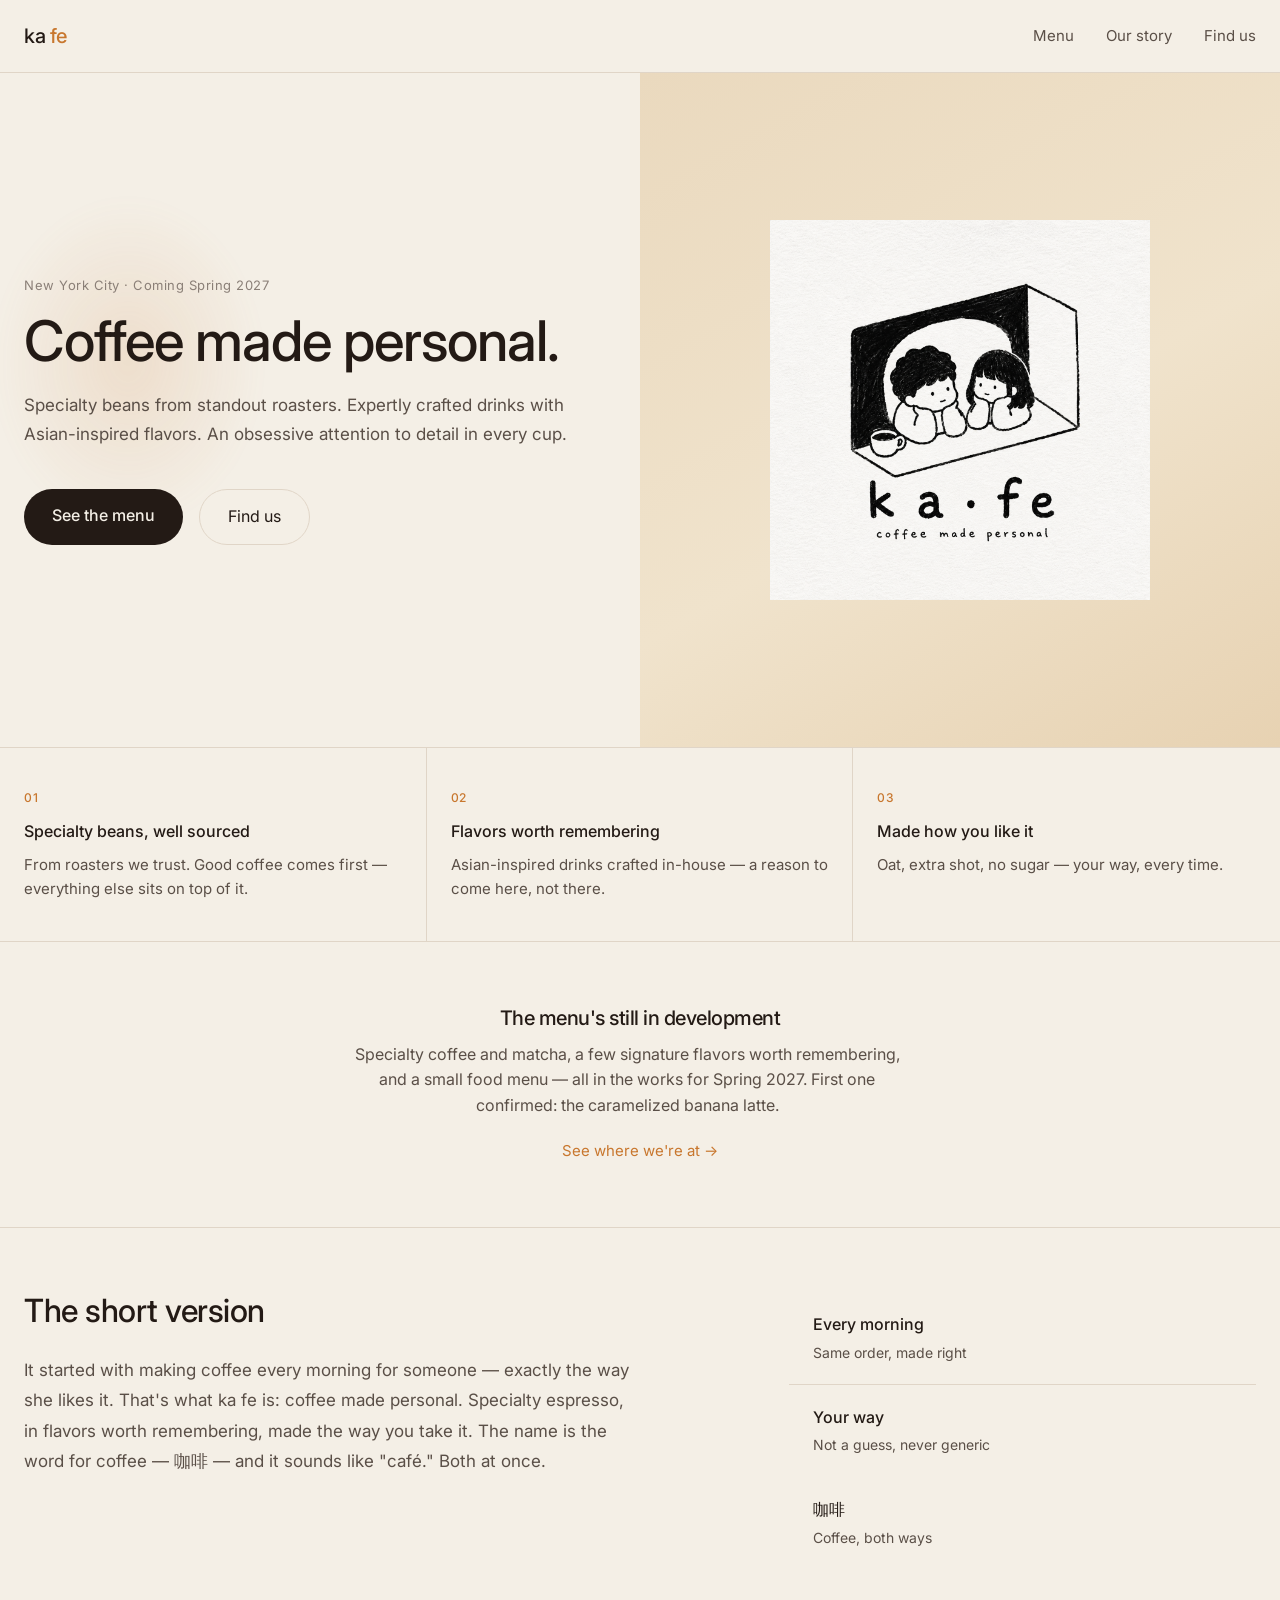
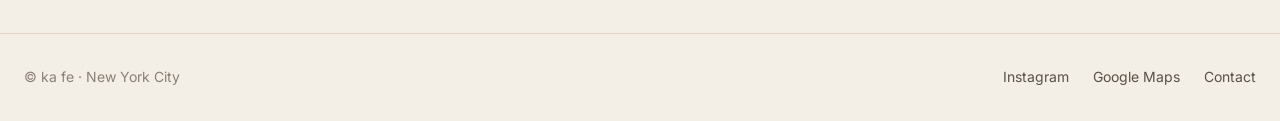
==== index.html @ f11f2da7 "Fix email typo: kafecoffeenyc.com (was missing 'e' in coffee) Co-Authored-By: Claude Opus 4.5 <norep" ====
<!DOCTYPE html>
<html lang="en">
<head>
  <meta charset="UTF-8">
  <meta name="viewport" content="width=device-width, initial-scale=1.0">
  <title>ka fe — Coffee made personal</title>
  <meta name="description" content="Specialty coffee from standout roasters, expertly crafted drinks with Asian-inspired flavors, and an obsessive attention to detail in every cup. A neighborhood café in NYC.">
  <link rel="preconnect" href="https://fonts.googleapis.com">
  <link rel="preconnect" href="https://fonts.gstatic.com" crossorigin>
  <link href="https://fonts.googleapis.com/css2?family=Inter:wght@400;500&display=swap" rel="stylesheet">
  <link rel="stylesheet" href="styles.css">
</head>
<body>
  <!-- Navigation -->
  <nav class="nav">
    <a href="index.html" class="nav-logo">ka <span class="red">fe</span></a>
    <ul class="nav-links">
      <li><a href="menu.html">Menu</a></li>
      <li><a href="story.html">Our story</a></li>
      <li><a href="findus.html">Find us</a></li>
    </ul>
    <button class="nav-toggle" aria-label="Toggle menu">
      <span></span>
      <span></span>
      <span></span>
    </button>
  </nav>

  <!-- Hero -->
  <section class="hero">
    <div class="hero-content">
      <p class="eyebrow">New York City · Coming Spring 2027</p>
      <h1>Coffee made personal.</h1>
      <p class="tagline">Specialty beans from standout roasters. Expertly crafted drinks with Asian-inspired flavors. An obsessive attention to detail in every cup.</p>
      <div class="hero-ctas">
        <a href="menu.html" class="btn-primary">See the menu</a>
        <a href="findus.html" class="btn-secondary">Find us</a>
      </div>
    </div>
    <div class="hero-visual">
      <img src="logo.png" alt="ka fe — two people at a coffee counter, one pouring pour-over coffee">
    </div>
  </section>

  <!-- Promise Strip -->
  <section class="promise-strip">
    <div class="promise-item">
      <p class="promise-number">01</p>
      <p class="promise-title">Specialty beans, well sourced</p>
      <p class="promise-text">From roasters we trust. Good coffee comes first — everything else sits on top of it.</p>
    </div>
    <div class="promise-item">
      <p class="promise-number">02</p>
      <p class="promise-title">Flavors worth remembering</p>
      <p class="promise-text">Asian-inspired drinks crafted in-house — a reason to come here, not there.</p>
    </div>
    <div class="promise-item">
      <p class="promise-number">03</p>
      <p class="promise-title">Made how you like it</p>
      <p class="promise-text">Oat, extra shot, no sugar — your way, every time.</p>
    </div>
  </section>

  <!-- Menu Teaser Strip -->
  <section class="menu-strip">
    <div class="menu-teaser">
      <h2>The menu's still in development</h2>
      <p>Specialty coffee and matcha, a few signature flavors worth remembering, and a small food menu — all in the works for Spring 2027. First one confirmed: the caramelized banana latte.</p>
      <a href="menu.html" class="menu-teaser-link">See where we're at →</a>
    </div>
  </section>

  <!-- Story Strip -->
  <section class="story-strip">
    <div class="story-text">
      <h2>The short version</h2>
      <p>It started with making coffee every morning for someone — exactly the way she likes it. That's what ka fe is: coffee made personal. Specialty espresso, in flavors worth remembering, made the way you take it. The name is the word for coffee — 咖啡 — and it sounds like "café." Both at once.</p>
    </div>
    <div class="story-stats">
      <div class="story-stat">
        <p class="story-stat-value">Every morning</p>
        <p class="story-stat-label">Same order, made right</p>
      </div>
      <div class="story-stat">
        <p class="story-stat-value">Your way</p>
        <p class="story-stat-label">Not a guess, never generic</p>
      </div>
      <div class="story-stat">
        <p class="story-stat-value">咖啡</p>
        <p class="story-stat-label">Coffee, both ways</p>
      </div>
    </div>
  </section>

  <!-- Footer -->
  <footer class="footer">
    <p class="footer-copyright">© ka fe · New York City</p>
    <div class="footer-links">
      <a href="https://instagram.com" target="_blank" rel="noopener">Instagram</a>
      <a href="https://maps.google.com" target="_blank" rel="noopener">Google Maps</a>
      <a href="mailto:allan@kafecoffeenyc.com">Contact</a>
    </div>
  </footer>

  <script src="main.js"></script>
</body>
</html>
---- styles.css ----
/* ka·fe — Design System */

/* Reset & Base */
*, *::before, *::after {
  box-sizing: border-box;
  margin: 0;
  padding: 0;
}

:root {
  /* Colors — Brand v2 */
  --bg-primary: #F4EFE6;      /* Paper */
  --bg-secondary: #EAD9BE;    /* Silk */
  --text-primary: #231A15;    /* Espresso */
  --text-muted: #5A4F47;
  --text-hint: #8A7F77;
  --divider: #E0D5C7;
  --accent: #C8772E;          /* Roast */
  --accent-quiet: #9DB0A1;    /* Celadon */

  /* Flavor palette */
  --ube: #8A6FB0;
  --sesame: #3A332E;
  --banana: #D8A24A;
  --matcha: #7FA05A;

  /* Typography */
  --font-family: 'Inter', -apple-system, BlinkMacSystemFont, sans-serif;
  --font-weight-body: 400;
  --font-weight-heading: 500;

  /* Motion */
  --ease: cubic-bezier(0.22, 1, 0.36, 1);
}

html {
  font-size: 16px;
  scroll-behavior: smooth;
}

body {
  font-family: var(--font-family);
  font-weight: var(--font-weight-body);
  background-color: var(--bg-primary);
  color: var(--text-primary);
  line-height: 1.6;
  -webkit-font-smoothing: antialiased;
  -moz-osx-font-smoothing: grayscale;
}

a {
  color: inherit;
  text-decoration: none;
}

img {
  max-width: 100%;
  height: auto;
  display: block;
}

/* Typography */
h1, h2, h3, h4, h5, h6 {
  font-weight: var(--font-weight-heading);
  line-height: 1.2;
}

h1 {
  font-size: clamp(2.25rem, 5vw, 3.5rem);
  letter-spacing: -1px;
}

h2 {
  font-size: clamp(1.5rem, 3vw, 2rem);
  letter-spacing: -0.5px;
}

h3 {
  font-size: 1.125rem;
}

p {
  max-width: 55ch;
}

.eyebrow {
  font-size: 0.8125rem;
  color: var(--text-hint);
  letter-spacing: 0.5px;
  margin-bottom: 0.75rem;
}

/* Layout */
.container {
  width: 100%;
  max-width: 1200px;
  margin: 0 auto;
  padding: 0 1.5rem;
}

.section {
  padding: 4rem 0;
  border-bottom: 0.5px solid var(--divider);
}

/* Navigation */
.nav {
  display: flex;
  align-items: center;
  justify-content: space-between;
  padding: 1.25rem 1.5rem;
  border-bottom: 0.5px solid var(--divider);
  position: sticky;
  top: 0;
  background: var(--bg-primary);
  z-index: 100;
}

.nav-logo {
  font-weight: var(--font-weight-heading);
  font-size: 1.25rem;
  letter-spacing: -0.5px;
}

.nav-logo .dot {
  display: inline-block;
  width: 4px;
  height: 4px;
  background: var(--text-primary);
  border-radius: 50%;
  margin: 0 0.1rem;
  vertical-align: middle;
  position: relative;
  top: -2px;
}

.nav-logo .red {
  color: var(--accent);
}

.nav-links {
  display: flex;
  gap: 2rem;
  list-style: none;
}

.nav-links a {
  font-size: 0.9375rem;
  color: var(--text-muted);
  transition: color 0.2s ease;
}

.nav-links a:hover,
.nav-links a.active {
  color: var(--text-primary);
}

.nav-cta {
  display: inline-block;
  padding: 0.625rem 1.25rem;
  background: var(--text-primary);
  color: var(--bg-primary);
  border-radius: 100px;
  font-size: 0.875rem;
  font-weight: var(--font-weight-heading);
  transition: opacity 0.2s ease;
}

.nav-cta:hover {
  opacity: 0.85;
}

/* Mobile nav toggle */
.nav-toggle {
  display: none;
  flex-direction: column;
  gap: 5px;
  background: none;
  border: none;
  cursor: pointer;
  padding: 0.5rem;
}

.nav-toggle span {
  width: 24px;
  height: 2px;
  background: var(--text-primary);
  transition: 0.3s;
}

/* Hero */
.hero {
  display: grid;
  grid-template-columns: 1fr 1fr;
  min-height: 75vh;
  border-bottom: 0.5px solid var(--divider);
}

.hero-content {
  display: flex;
  flex-direction: column;
  justify-content: center;
  padding: 4rem 3rem 4rem 1.5rem;
}

.hero-content h1 {
  margin-bottom: 1rem;
}

.hero-content .tagline {
  font-size: 1.0625rem;
  color: var(--text-muted);
  margin-bottom: 2.5rem;
  line-height: 1.7;
}

.hero-ctas {
  display: flex;
  gap: 1rem;
  flex-wrap: wrap;
}

.btn-primary {
  display: inline-block;
  padding: 0.875rem 1.75rem;
  background: var(--text-primary);
  color: var(--bg-primary);
  border-radius: 100px;
  font-weight: var(--font-weight-heading);
  transition: opacity 0.2s ease;
}

.btn-primary:hover {
  opacity: 0.85;
}

.btn-secondary {
  display: inline-block;
  padding: 0.875rem 1.75rem;
  border: 1px solid var(--divider);
  border-radius: 100px;
  color: var(--text-primary);
  transition: border-color 0.2s ease;
}

.btn-secondary:hover {
  border-color: var(--text-muted);
}

.hero-visual {
  display: flex;
  align-items: center;
  justify-content: center;
  background: var(--bg-secondary);
  padding: 3rem;
}

.hero-visual img {
  max-width: 380px;
  width: 100%;
  height: auto;
}

/* Promise Strip */
.promise-strip {
  display: grid;
  grid-template-columns: repeat(3, 1fr);
  border-bottom: 0.5px solid var(--divider);
}

.promise-item {
  padding: 2.5rem 1.5rem;
  border-right: 0.5px solid var(--divider);
}

.promise-item:last-child {
  border-right: none;
}

.promise-number {
  font-size: 0.75rem;
  color: var(--text-hint);
  margin-bottom: 0.75rem;
}

.promise-title {
  font-weight: var(--font-weight-heading);
  margin-bottom: 0.5rem;
}

.promise-text {
  font-size: 0.9375rem;
  color: var(--text-muted);
  line-height: 1.6;
}

/* Menu Strip */
.menu-strip {
  padding: 4rem 1.5rem;
  border-bottom: 0.5px solid var(--divider);
}

.menu-teaser {
  max-width: 36rem;
  margin: 0 auto;
  text-align: center;
}

.menu-teaser h2 {
  font-size: 1.25rem;
  margin-bottom: 0.75rem;
}

.menu-teaser p {
  color: var(--text-muted);
  font-size: 1rem;
  line-height: 1.6;
}

.menu-teaser-link {
  display: inline-block;
  margin-top: 1.25rem;
  color: var(--accent);
  font-size: 0.9375rem;
}

/* Single confirmed signature — center one card instead of a 3-up grid */
.signature-grid.single {
  grid-template-columns: 1fr;
  max-width: 22rem;
  margin: 0 auto;
}

.menu-strip-header {
  display: flex;
  justify-content: space-between;
  align-items: center;
  margin-bottom: 2.5rem;
}

.menu-strip-header h2 {
  font-size: 1.25rem;
}

.menu-strip-header a {
  color: var(--text-muted);
  font-size: 0.9375rem;
  transition: color 0.2s ease;
}

.menu-strip-header a:hover {
  color: var(--text-primary);
}

.menu-grid {
  display: grid;
  grid-template-columns: repeat(2, 1fr);
  gap: 0.5px;
  background: var(--divider);
}

.menu-item {
  background: var(--bg-primary);
  padding: 1.5rem;
  display: flex;
  flex-direction: column;
}

.menu-item-number {
  font-size: 0.75rem;
  color: var(--text-hint);
  margin-bottom: 0.75rem;
}

.menu-item-name {
  font-weight: var(--font-weight-heading);
  margin-bottom: 0.5rem;
}

.menu-item-price {
  color: var(--text-muted);
  font-size: 0.9375rem;
  margin-top: auto;
}

/* Story Strip */
.story-strip {
  display: grid;
  grid-template-columns: 1.2fr 0.8fr;
  gap: 4rem;
  padding: 4rem 1.5rem;
  border-bottom: 0.5px solid var(--divider);
}

.story-text h2 {
  margin-bottom: 1.5rem;
}

.story-text p {
  color: var(--text-muted);
  line-height: 1.8;
  font-size: 1.0625rem;
}

.story-stats {
  display: flex;
  flex-direction: column;
  gap: 0.5px;
  background: var(--divider);
  align-self: start;
}

.story-stat {
  background: var(--bg-primary);
  padding: 1.25rem 1.5rem;
}

.story-stat-value {
  font-weight: var(--font-weight-heading);
  margin-bottom: 0.25rem;
}

.story-stat-label {
  font-size: 0.875rem;
  color: var(--text-muted);
}

/* Footer */
.footer {
  display: flex;
  justify-content: space-between;
  align-items: center;
  padding: 2rem 1.5rem;
}

.footer-copyright {
  font-size: 0.875rem;
  color: var(--text-hint);
}

.footer-links {
  display: flex;
  gap: 1.5rem;
}

.footer-links a {
  font-size: 0.875rem;
  color: var(--text-muted);
  transition: color 0.2s ease;
}

.footer-links a:hover {
  color: var(--text-primary);
}

/* Menu Page */
.page-header {
  padding: 4rem 1.5rem;
  border-bottom: 0.5px solid var(--divider);
}

.page-header h1 {
  margin-bottom: 0.5rem;
}

.page-header p {
  color: var(--text-muted);
}

.menu-section {
  padding: 3rem 1.5rem;
  border-bottom: 0.5px solid var(--divider);
}

.menu-section h2 {
  font-size: 0.875rem;
  color: var(--text-hint);
  margin-bottom: 2rem;
  text-transform: lowercase;
  letter-spacing: 0.5px;
}

.menu-list {
  list-style: none;
}

.menu-list-item {
  display: grid;
  grid-template-columns: auto 1fr auto;
  gap: 1.5rem;
  padding: 1rem 0;
  border-bottom: 0.5px solid var(--divider);
  align-items: baseline;
}

.menu-list-item:last-child {
  border-bottom: none;
}

.menu-list-number {
  font-size: 0.75rem;
  color: var(--text-hint);
  width: 2rem;
}

.menu-list-name {
  font-weight: var(--font-weight-heading);
}

.menu-list-note {
  font-size: 0.875rem;
  color: var(--text-muted);
  font-weight: var(--font-weight-body);
  display: block;
  margin-top: 0.25rem;
}

.menu-list-price {
  color: var(--text-muted);
}

/* Story Page */
.story-content {
  padding: 4rem 1.5rem;
  max-width: 650px;
}

.story-content p {
  color: var(--text-muted);
  margin-bottom: 1.5rem;
  line-height: 1.8;
}

.story-content p:first-of-type {
  font-size: 1.1875rem;
  color: var(--text-primary);
}

/* Find Us Page */
.findus-grid {
  display: grid;
  grid-template-columns: 1fr 1fr;
  min-height: 60vh;
}

.findus-info {
  padding: 4rem 3rem;
  display: flex;
  flex-direction: column;
  justify-content: center;
}

.findus-info h1 {
  margin-bottom: 1rem;
}

.findus-intro {
  color: var(--text-muted);
  margin-bottom: 2.5rem;
  line-height: 1.7;
}

.findus-detail {
  margin-bottom: 2rem;
}

.findus-detail h3 {
  color: var(--text-hint);
  font-size: 0.8125rem;
  font-weight: var(--font-weight-body);
  margin-bottom: 0.5rem;
  text-transform: lowercase;
  letter-spacing: 0.5px;
}

.findus-detail p, .findus-detail address {
  font-style: normal;
  line-height: 1.6;
}

.findus-map {
  background: var(--bg-secondary);
  display: flex;
  align-items: center;
  justify-content: center;
}

.map-placeholder {
  color: var(--text-hint);
  font-size: 0.875rem;
}

/* ============================================================
   Flavor accents & signatures — v2 menu update
   ============================================================ */

/* Small flavor dot used inline before menu item names */
.flavor-dot {
  display: inline-block;
  width: 9px;
  height: 9px;
  border-radius: 50%;
  margin-right: 0.5rem;
  vertical-align: middle;
  position: relative;
  top: -1px;
}

/* Larger flavor dot for the homepage signature cards */
.flavor-dot-lg {
  display: inline-block;
  width: 30px;
  height: 30px;
  border-radius: 50%;
}

.flavor-dot.ube,    .flavor-dot-lg.ube    { background: #8A6FB0; }
.flavor-dot.sesame, .flavor-dot-lg.sesame { background: #3A332E; }
.flavor-dot.banana, .flavor-dot-lg.banana { background: #D8A24A; }
.flavor-dot.matcha, .flavor-dot-lg.matcha { background: #7FA05A; }

/* "our signature" / "the signature" pill tag */
.menu-list-tag {
  display: inline-block;
  font-size: 0.6875rem;
  font-weight: var(--font-weight-heading);
  letter-spacing: 0.5px;
  color: #A85E1E;
  background: #F3E2CF;
  padding: 0.2rem 0.6rem;
  border-radius: 100px;
  margin-left: 0.625rem;
  vertical-align: middle;
}

/* Homepage featured signatures grid */
.signature-grid {
  display: grid;
  grid-template-columns: repeat(3, 1fr);
  gap: 0.5px;
  background: var(--divider);
  border: 0.5px solid var(--divider);
}

.signature-card {
  background: var(--bg-primary);
  padding: 2rem 1.75rem;
  display: flex;
  flex-direction: column;
  min-height: 230px;
}

.signature-card-top {
  display: flex;
  align-items: center;
  justify-content: space-between;
  margin-bottom: 1.5rem;
}

.signature-card-number {
  font-size: 0.75rem;
  color: var(--text-hint);
}

.signature-card-name {
  font-weight: var(--font-weight-heading);
  font-size: 1.125rem;
  letter-spacing: -0.3px;
  margin-bottom: 0.5rem;
}

.signature-card-note {
  font-size: 0.9375rem;
  color: var(--text-muted);
  line-height: 1.6;
}

.signature-card-foot {
  margin-top: auto;
  padding-top: 1.5rem;
  display: flex;
  align-items: center;
  justify-content: space-between;
}

.signature-card-foot .menu-list-tag {
  margin-left: 0;
}

.signature-card-price {
  color: var(--text-muted);
  font-variant-numeric: tabular-nums;
}

/* Responsive */
@media (max-width: 900px) {
  .hero {
    grid-template-columns: 1fr;
  }

  .hero-visual {
    min-height: 45vh;
    order: -1;
  }

  .hero-content {
    padding: 3rem 1.5rem;
  }

  .promise-strip {
    grid-template-columns: 1fr;
  }

  .promise-item {
    border-right: none;
    border-bottom: 0.5px solid var(--divider);
  }

  .promise-item:last-child {
    border-bottom: none;
  }

  .menu-grid {
    grid-template-columns: 1fr 1fr;
  }

  .signature-grid {
    grid-template-columns: 1fr;
  }

  .story-strip {
    grid-template-columns: 1fr;
    gap: 3rem;
  }

  .findus-grid {
    grid-template-columns: 1fr;
  }

  .findus-map {
    min-height: 300px;
  }
}

@media (max-width: 640px) {
  .nav-links {
    display: none;
    position: absolute;
    top: 100%;
    left: 0;
    right: 0;
    background: var(--bg-primary);
    flex-direction: column;
    padding: 1rem 1.5rem;
    gap: 1rem;
    border-bottom: 0.5px solid var(--divider);
  }

  .nav-links.active {
    display: flex;
  }

  .nav-toggle {
    display: flex;
  }

  .nav-cta {
    display: none;
  }

  .menu-grid {
    grid-template-columns: 1fr;
  }

  .footer {
    flex-direction: column;
    gap: 1rem;
    text-align: center;
  }

  h1 {
    font-size: 2rem;
  }

  .hero-visual img {
    max-width: 280px;
  }

  .findus-info {
    padding: 3rem 1.5rem;
  }
}

/* ============================================================
   Menu Preview Cards — R&D page
   ============================================================ */

.menu-preview {
  display: grid;
  grid-template-columns: repeat(3, 1fr);
  gap: 0.5px;
  background: var(--divider);
  border-top: 0.5px solid var(--divider);
  border-bottom: 0.5px solid var(--divider);
}

.menu-preview.coming-soon {
  grid-template-columns: repeat(2, 1fr);
}

.menu-preview-card {
  background: var(--bg-primary);
  padding: 2.5rem 2rem;
  display: flex;
  flex-direction: column;
  align-items: flex-start;
  gap: 0.75rem;
}

.menu-preview-card.subtle {
  background: linear-gradient(180deg, var(--bg-primary) 0%, rgba(234,217,190,0.3) 100%);
}

.menu-preview-icon {
  color: var(--accent);
  margin-bottom: 0.5rem;
}

.menu-preview-card h3 {
  font-size: 1.125rem;
  font-weight: var(--font-weight-heading);
  letter-spacing: -0.3px;
}

.menu-preview-list {
  font-size: 0.9375rem;
  color: var(--text-muted);
  line-height: 1.6;
}

.menu-preview-note {
  font-size: 0.875rem;
  color: var(--text-hint);
  line-height: 1.5;
}

.menu-list-tag.muted {
  background: var(--divider);
  color: var(--text-hint);
}

.menu-preview-card {
  transition: transform 0.35s var(--ease), box-shadow 0.35s var(--ease);
}

.menu-preview-card:hover {
  transform: translateY(-4px);
  box-shadow: 0 12px 32px -16px rgba(35,26,21,0.3);
}

.menu-preview-icon {
  transition: transform 0.35s var(--ease);
}

.menu-preview-card:hover .menu-preview-icon {
  transform: scale(1.1);
}

@media (max-width: 900px) {
  .menu-preview {
    grid-template-columns: 1fr;
  }
  .menu-preview.coming-soon {
    grid-template-columns: 1fr;
  }
}

/* ============================================================
   Motion & color polish — v3 (animations + warmth)
   Additive layer. Honors prefers-reduced-motion.
   ============================================================ */

/* --- Color pops: warm the numbered device & accents --- */
.promise-number,
.signature-card-number,
.menu-list-number {
  color: var(--accent);
  font-weight: var(--font-weight-heading);
  letter-spacing: 0.5px;
}

.nav-logo .red {
  transition: color 0.25s var(--ease);
}

/* Warm radial glow behind the hero copy */
.hero-content {
  position: relative;
}
.hero-content::before {
  content: "";
  position: absolute;
  top: 8%;
  left: -10%;
  width: 60%;
  height: 70%;
  background: radial-gradient(closest-side, rgba(200,119,46,0.14), transparent 70%);
  filter: blur(8px);
  pointer-events: none;
  z-index: 0;
}
.hero-content > * { position: relative; z-index: 1; }

/* Soft tonal wash on the visual panel + slow drift */
.hero-visual {
  background: linear-gradient(150deg, #EAD9BE 0%, #F0E3CC 55%, #E7D2B2 100%);
}
.hero-visual img {
  animation: kf-float 7s ease-in-out infinite;
  will-change: transform;
}
@keyframes kf-float {
  0%, 100% { transform: translateY(0); }
  50%      { transform: translateY(-10px); }
}

/* Thin flavor-spectrum accent line under the nav */
.nav::after {
  content: "";
  position: absolute;
  left: 0;
  right: 0;
  bottom: -1px;
  height: 2px;
  background: linear-gradient(90deg,
    var(--ube) 0%, var(--accent) 38%, var(--banana) 66%, var(--matcha) 100%);
  transform: scaleX(0);
  transform-origin: left;
  transition: transform 0.5s var(--ease);
}
.nav.scrolled::after { transform: scaleX(1); }
.nav.scrolled {
  box-shadow: 0 1px 0 rgba(35,26,21,0.04), 0 8px 24px -16px rgba(35,26,21,0.25);
}

/* --- Hero entrance (runs on load) --- */
.hero-content .eyebrow,
.hero-content h1,
.hero-content .tagline,
.hero-content .hero-ctas {
  opacity: 0;
  animation: kf-rise 0.8s var(--ease) forwards;
}
.hero-content .eyebrow   { animation-delay: 0.05s; }
.hero-content h1         { animation-delay: 0.16s; }
.hero-content .tagline   { animation-delay: 0.28s; }
.hero-content .hero-ctas { animation-delay: 0.40s; }

.hero-visual {
  opacity: 0;
  animation: kf-fade 1s var(--ease) 0.2s forwards;
}

@keyframes kf-rise {
  from { opacity: 0; transform: translateY(18px); }
  to   { opacity: 1; transform: translateY(0); }
}
@keyframes kf-fade {
  from { opacity: 0; }
  to   { opacity: 1; }
}

/* --- Scroll reveal (JS adds .reveal then .is-visible) --- */
.reveal {
  opacity: 0;
  transform: translateY(22px);
  transition: opacity 0.7s var(--ease), transform 0.7s var(--ease);
}
.reveal.is-visible {
  opacity: 1;
  transform: translateY(0);
}
/* Stagger children inside a revealed row */
.reveal[data-stagger] > * {
  opacity: 0;
  transform: translateY(16px);
  transition: opacity 0.6s var(--ease), transform 0.6s var(--ease);
}
.reveal[data-stagger].is-visible > * {
  opacity: 1;
  transform: translateY(0);
}
.reveal[data-stagger].is-visible > *:nth-child(1) { transition-delay: 0.00s; }
.reveal[data-stagger].is-visible > *:nth-child(2) { transition-delay: 0.08s; }
.reveal[data-stagger].is-visible > *:nth-child(3) { transition-delay: 0.16s; }
.reveal[data-stagger].is-visible > *:nth-child(4) { transition-delay: 0.24s; }

/* --- Hover life --- */
.promise-item {
  transition: background 0.3s var(--ease);
}
.promise-item:hover {
  background: linear-gradient(180deg, rgba(200,119,46,0.05), transparent);
}

.signature-card {
  transition: transform 0.35s var(--ease), box-shadow 0.35s var(--ease);
}
.signature-card:hover {
  transform: translateY(-6px);
  box-shadow: 0 18px 40px -24px rgba(35,26,21,0.45);
  z-index: 1;
}
.signature-card .flavor-dot-lg {
  transition: transform 0.35s var(--ease), box-shadow 0.35s var(--ease);
}
.signature-card:hover .flavor-dot-lg {
  transform: scale(1.12);
  box-shadow: 0 0 0 6px rgba(200,119,46,0.10);
}

.btn-primary,
.btn-secondary,
.nav-cta {
  transition: transform 0.25s var(--ease), opacity 0.2s ease, border-color 0.2s ease, box-shadow 0.25s var(--ease);
}
.btn-primary:hover,
.nav-cta:hover {
  transform: translateY(-2px);
  box-shadow: 0 10px 22px -12px rgba(35,26,21,0.55);
}
.btn-secondary:hover {
  transform: translateY(-2px);
}

/* Animated underline for nav + footer links */
.nav-links a,
.footer-links a,
.menu-strip-header a {
  position: relative;
}
.nav-links a::after,
.footer-links a::after,
.menu-strip-header a::after {
  content: "";
  position: absolute;
  left: 0;
  bottom: -3px;
  width: 100%;
  height: 1.5px;
  background: var(--accent);
  transform: scaleX(0);
  transform-origin: left;
  transition: transform 0.3s var(--ease);
}
.nav-links a:hover::after,
.footer-links a:hover::after,
.menu-strip-header a:hover::after {
  transform: scaleX(1);
}

/* Story stat rows get a quiet accent edge on hover */
.story-stat {
  transition: box-shadow 0.3s var(--ease), transform 0.3s var(--ease);
}
.story-stat:hover {
  box-shadow: inset 3px 0 0 var(--accent);
  transform: translateX(2px);
}

/* Menu list rows (menu page) */
.menu-list-item {
  transition: background 0.25s var(--ease);
}
.menu-list-item:hover {
  background: linear-gradient(90deg, rgba(200,119,46,0.06), transparent);
}

/* --- Reduced motion: disable all the above movement --- */
@media (prefers-reduced-motion: reduce) {
  *,
  *::before,
  *::after {
    animation-duration: 0.001ms !important;
    animation-iteration-count: 1 !important;
    transition-duration: 0.001ms !important;
    scroll-behavior: auto !important;
  }
  .hero-content .eyebrow,
  .hero-content h1,
  .hero-content .tagline,
  .hero-content .hero-ctas,
  .hero-visual,
  .reveal,
  .reveal[data-stagger] > * {
    opacity: 1 !important;
    transform: none !important;
  }
  .hero-visual img { animation: none !important; }
}
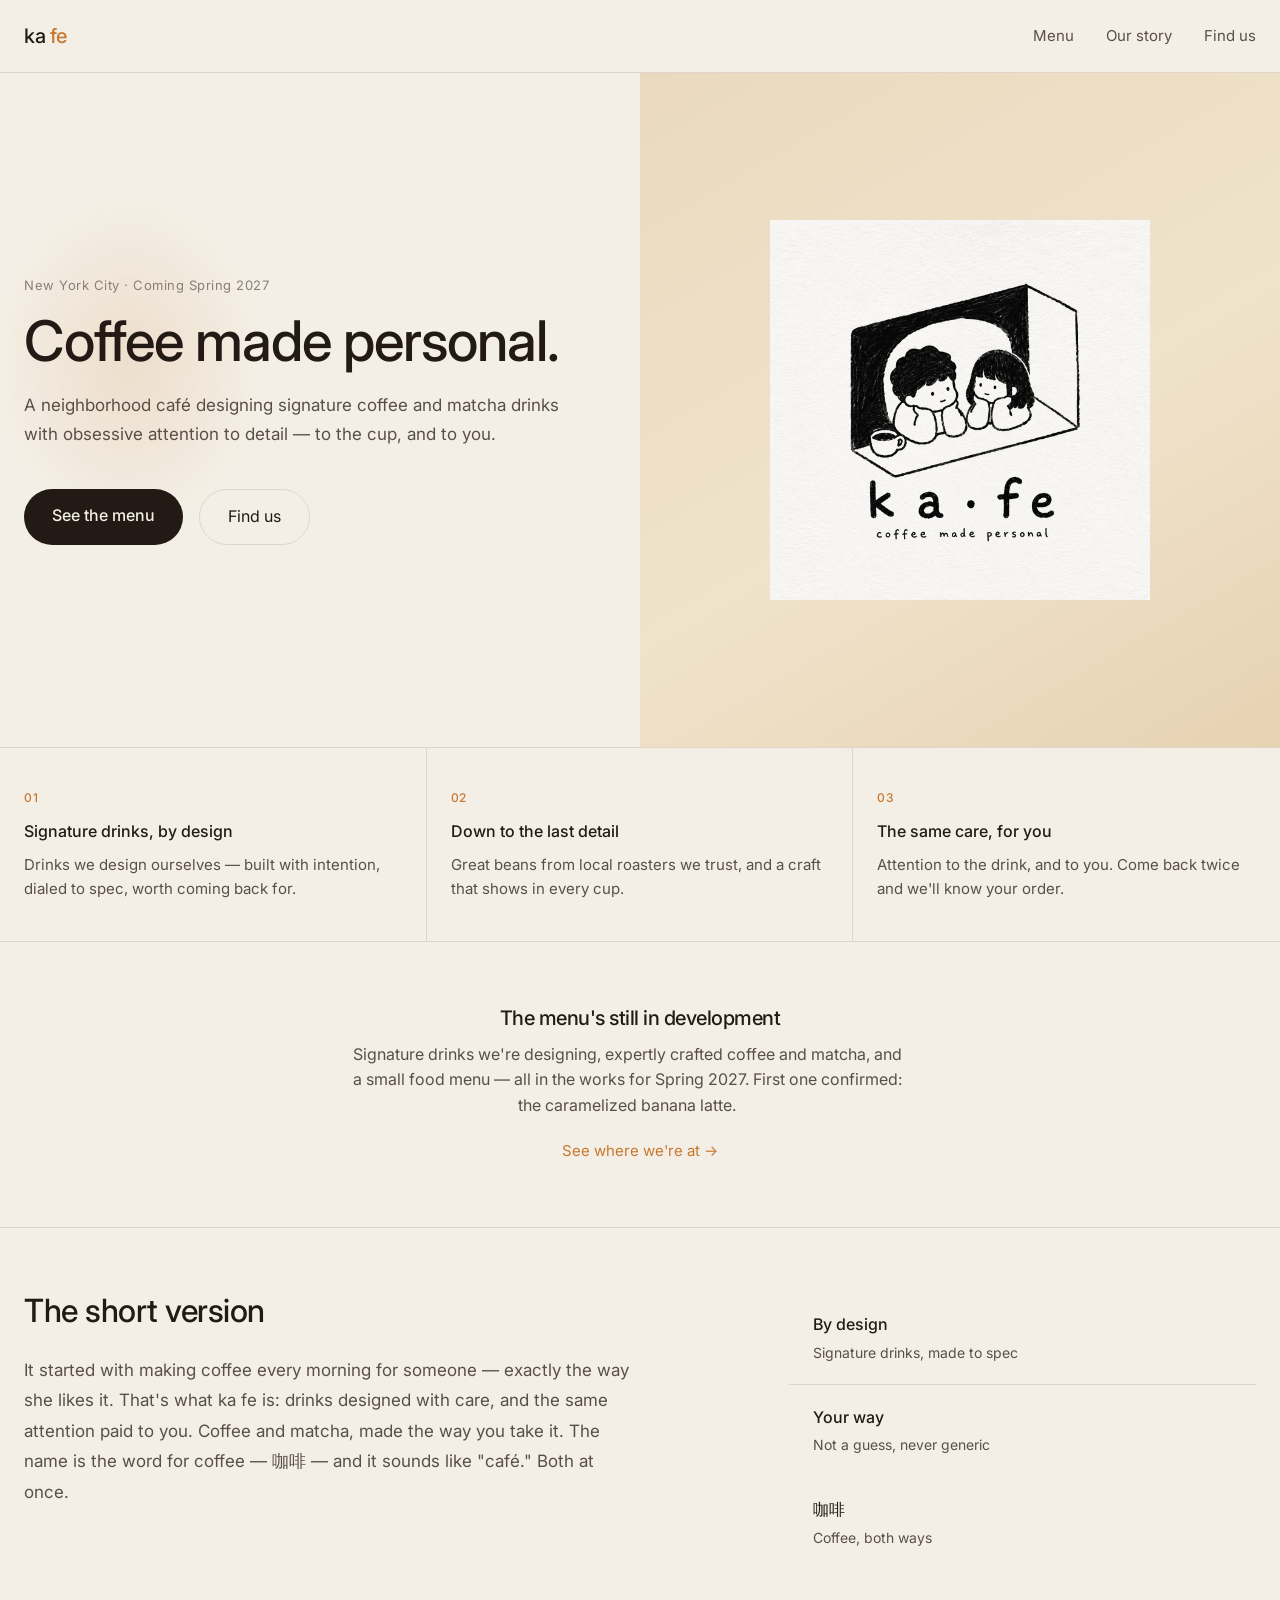
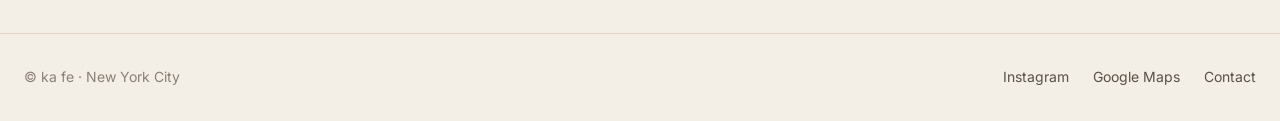
==== commit 67cd195c: "Reset positioning: crafted coffee + matcha, local roasters, no Asian framing; fix contradictory home" ====
--- a/index.html
+++ b/index.html
@@ -4,7 +4,7 @@
   <meta charset="UTF-8">
   <meta name="viewport" content="width=device-width, initial-scale=1.0">
   <title>ka fe — Coffee made personal</title>
-  <meta name="description" content="Specialty coffee from standout roasters, expertly crafted drinks with Asian-inspired flavors, and an obsessive attention to detail in every cup. A neighborhood café in NYC.">
+  <meta name="description" content="ka fe is a neighborhood café in New York City designing signature coffee and matcha drinks with obsessive attention to detail — to the cup, and to you. Opening Spring 2027.">
   <link rel="preconnect" href="https://fonts.googleapis.com">
   <link rel="preconnect" href="https://fonts.gstatic.com" crossorigin>
   <link href="https://fonts.googleapis.com/css2?family=Inter:wght@400;500&display=swap" rel="stylesheet">
@@ -31,7 +31,7 @@
     <div class="hero-content">
       <p class="eyebrow">New York City · Coming Spring 2027</p>
       <h1>Coffee made personal.</h1>
-      <p class="tagline">Specialty beans from standout roasters. Expertly crafted drinks with Asian-inspired flavors. An obsessive attention to detail in every cup.</p>
+      <p class="tagline">A neighborhood café designing signature coffee and matcha drinks with obsessive attention to detail — to the cup, and to you.</p>
       <div class="hero-ctas">
         <a href="menu.html" class="btn-primary">See the menu</a>
         <a href="findus.html" class="btn-secondary">Find us</a>
@@ -46,18 +46,18 @@
   <section class="promise-strip">
     <div class="promise-item">
       <p class="promise-number">01</p>
-      <p class="promise-title">Specialty beans, well sourced</p>
-      <p class="promise-text">From roasters we trust. Good coffee comes first — everything else sits on top of it.</p>
+      <p class="promise-title">Signature drinks, by design</p>
+      <p class="promise-text">Drinks we design ourselves — built with intention, dialed to spec, worth coming back for.</p>
     </div>
     <div class="promise-item">
       <p class="promise-number">02</p>
-      <p class="promise-title">Flavors worth remembering</p>
-      <p class="promise-text">Asian-inspired drinks crafted in-house — a reason to come here, not there.</p>
+      <p class="promise-title">Down to the last detail</p>
+      <p class="promise-text">Great beans from local roasters we trust, and a craft that shows in every cup.</p>
     </div>
     <div class="promise-item">
       <p class="promise-number">03</p>
-      <p class="promise-title">Made how you like it</p>
-      <p class="promise-text">Oat, extra shot, no sugar — your way, every time.</p>
+      <p class="promise-title">The same care, for you</p>
+      <p class="promise-text">Attention to the drink, and to you. Come back twice and we'll know your order.</p>
     </div>
   </section>
 
@@ -65,7 +65,7 @@
   <section class="menu-strip">
     <div class="menu-teaser">
       <h2>The menu's still in development</h2>
-      <p>Specialty coffee and matcha, a few signature flavors worth remembering, and a small food menu — all in the works for Spring 2027. First one confirmed: the caramelized banana latte.</p>
+      <p>Signature drinks we're designing, expertly crafted coffee and matcha, and a small food menu — all in the works for Spring 2027. First one confirmed: the caramelized banana latte.</p>
       <a href="menu.html" class="menu-teaser-link">See where we're at →</a>
     </div>
   </section>
@@ -74,12 +74,12 @@
   <section class="story-strip">
     <div class="story-text">
       <h2>The short version</h2>
-      <p>It started with making coffee every morning for someone — exactly the way she likes it. That's what ka fe is: coffee made personal. Specialty espresso, in flavors worth remembering, made the way you take it. The name is the word for coffee — 咖啡 — and it sounds like "café." Both at once.</p>
+      <p>It started with making coffee every morning for someone — exactly the way she likes it. That's what ka fe is: drinks designed with care, and the same attention paid to you. Coffee and matcha, made the way you take it. The name is the word for coffee — 咖啡 — and it sounds like "café." Both at once.</p>
     </div>
     <div class="story-stats">
       <div class="story-stat">
-        <p class="story-stat-value">Every morning</p>
-        <p class="story-stat-label">Same order, made right</p>
+        <p class="story-stat-value">By design</p>
+        <p class="story-stat-label">Signature drinks, made to spec</p>
       </div>
       <div class="story-stat">
         <p class="story-stat-value">Your way</p>
--- a/styles.css
+++ b/styles.css
@@ -788,90 +788,6 @@
 
   .findus-info {
     padding: 3rem 1.5rem;
-  }
-}
-
-/* ============================================================
-   Menu Preview Cards — R&D page
-   ============================================================ */
-
-.menu-preview {
-  display: grid;
-  grid-template-columns: repeat(3, 1fr);
-  gap: 0.5px;
-  background: var(--divider);
-  border-top: 0.5px solid var(--divider);
-  border-bottom: 0.5px solid var(--divider);
-}
-
-.menu-preview.coming-soon {
-  grid-template-columns: repeat(2, 1fr);
-}
-
-.menu-preview-card {
-  background: var(--bg-primary);
-  padding: 2.5rem 2rem;
-  display: flex;
-  flex-direction: column;
-  align-items: flex-start;
-  gap: 0.75rem;
-}
-
-.menu-preview-card.subtle {
-  background: linear-gradient(180deg, var(--bg-primary) 0%, rgba(234,217,190,0.3) 100%);
-}
-
-.menu-preview-icon {
-  color: var(--accent);
-  margin-bottom: 0.5rem;
-}
-
-.menu-preview-card h3 {
-  font-size: 1.125rem;
-  font-weight: var(--font-weight-heading);
-  letter-spacing: -0.3px;
-}
-
-.menu-preview-list {
-  font-size: 0.9375rem;
-  color: var(--text-muted);
-  line-height: 1.6;
-}
-
-.menu-preview-note {
-  font-size: 0.875rem;
-  color: var(--text-hint);
-  line-height: 1.5;
-}
-
-.menu-list-tag.muted {
-  background: var(--divider);
-  color: var(--text-hint);
-}
-
-.menu-preview-card {
-  transition: transform 0.35s var(--ease), box-shadow 0.35s var(--ease);
-}
-
-.menu-preview-card:hover {
-  transform: translateY(-4px);
-  box-shadow: 0 12px 32px -16px rgba(35,26,21,0.3);
-}
-
-.menu-preview-icon {
-  transition: transform 0.35s var(--ease);
-}
-
-.menu-preview-card:hover .menu-preview-icon {
-  transform: scale(1.1);
-}
-
-@media (max-width: 900px) {
-  .menu-preview {
-    grid-template-columns: 1fr;
-  }
-  .menu-preview.coming-soon {
-    grid-template-columns: 1fr;
   }
 }
 
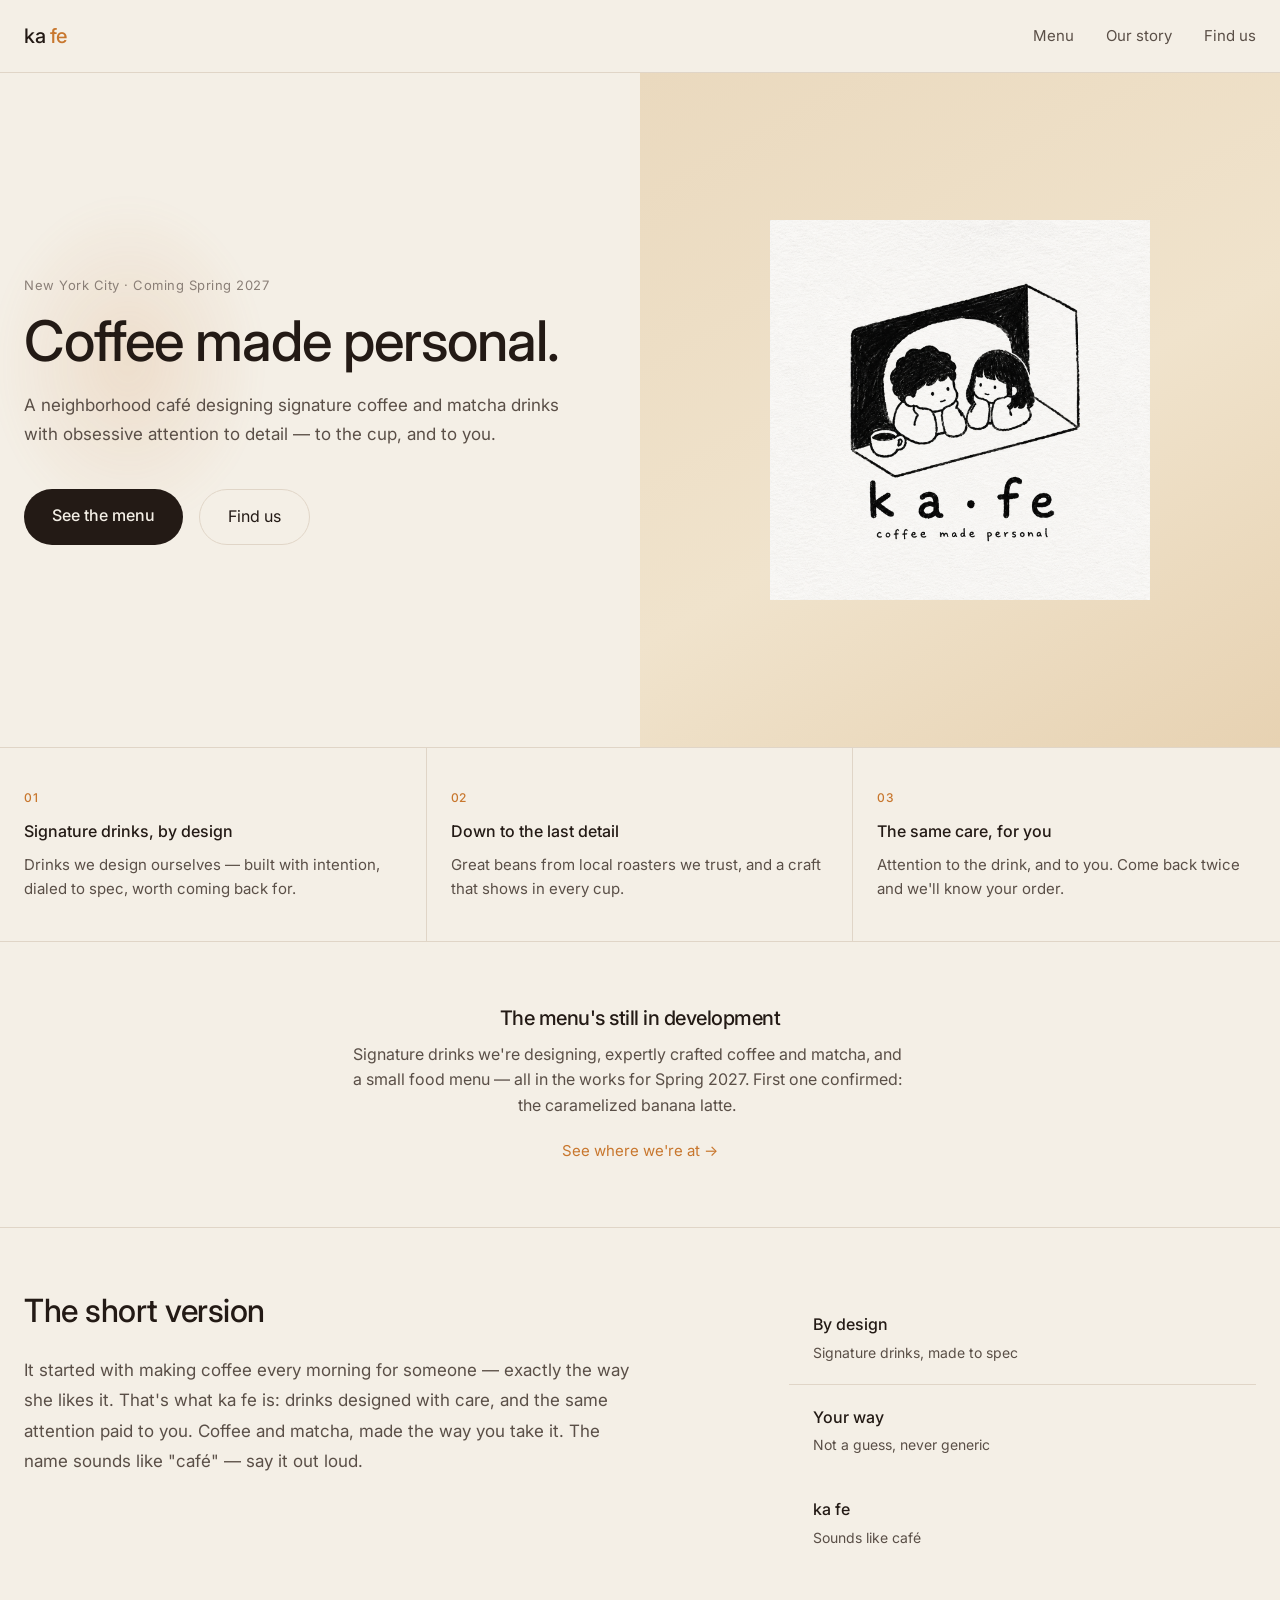
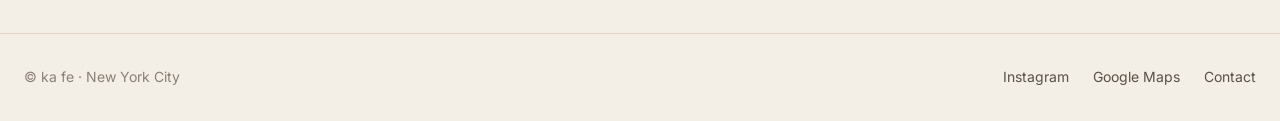
==== commit f1125288: "Remove Chinese characters from site — name is now just wordplay for "café" - Removed 咖啡 from index.h" ====
--- a/index.html
+++ b/index.html
@@ -74,7 +74,7 @@
   <section class="story-strip">
     <div class="story-text">
       <h2>The short version</h2>
-      <p>It started with making coffee every morning for someone — exactly the way she likes it. That's what ka fe is: drinks designed with care, and the same attention paid to you. Coffee and matcha, made the way you take it. The name is the word for coffee — 咖啡 — and it sounds like "café." Both at once.</p>
+      <p>It started with making coffee every morning for someone — exactly the way she likes it. That's what ka fe is: drinks designed with care, and the same attention paid to you. Coffee and matcha, made the way you take it. The name sounds like "café" — say it out loud.</p>
     </div>
     <div class="story-stats">
       <div class="story-stat">
@@ -86,8 +86,8 @@
         <p class="story-stat-label">Not a guess, never generic</p>
       </div>
       <div class="story-stat">
-        <p class="story-stat-value">咖啡</p>
-        <p class="story-stat-label">Coffee, both ways</p>
+        <p class="story-stat-value">ka fe</p>
+        <p class="story-stat-label">Sounds like café</p>
       </div>
     </div>
   </section>
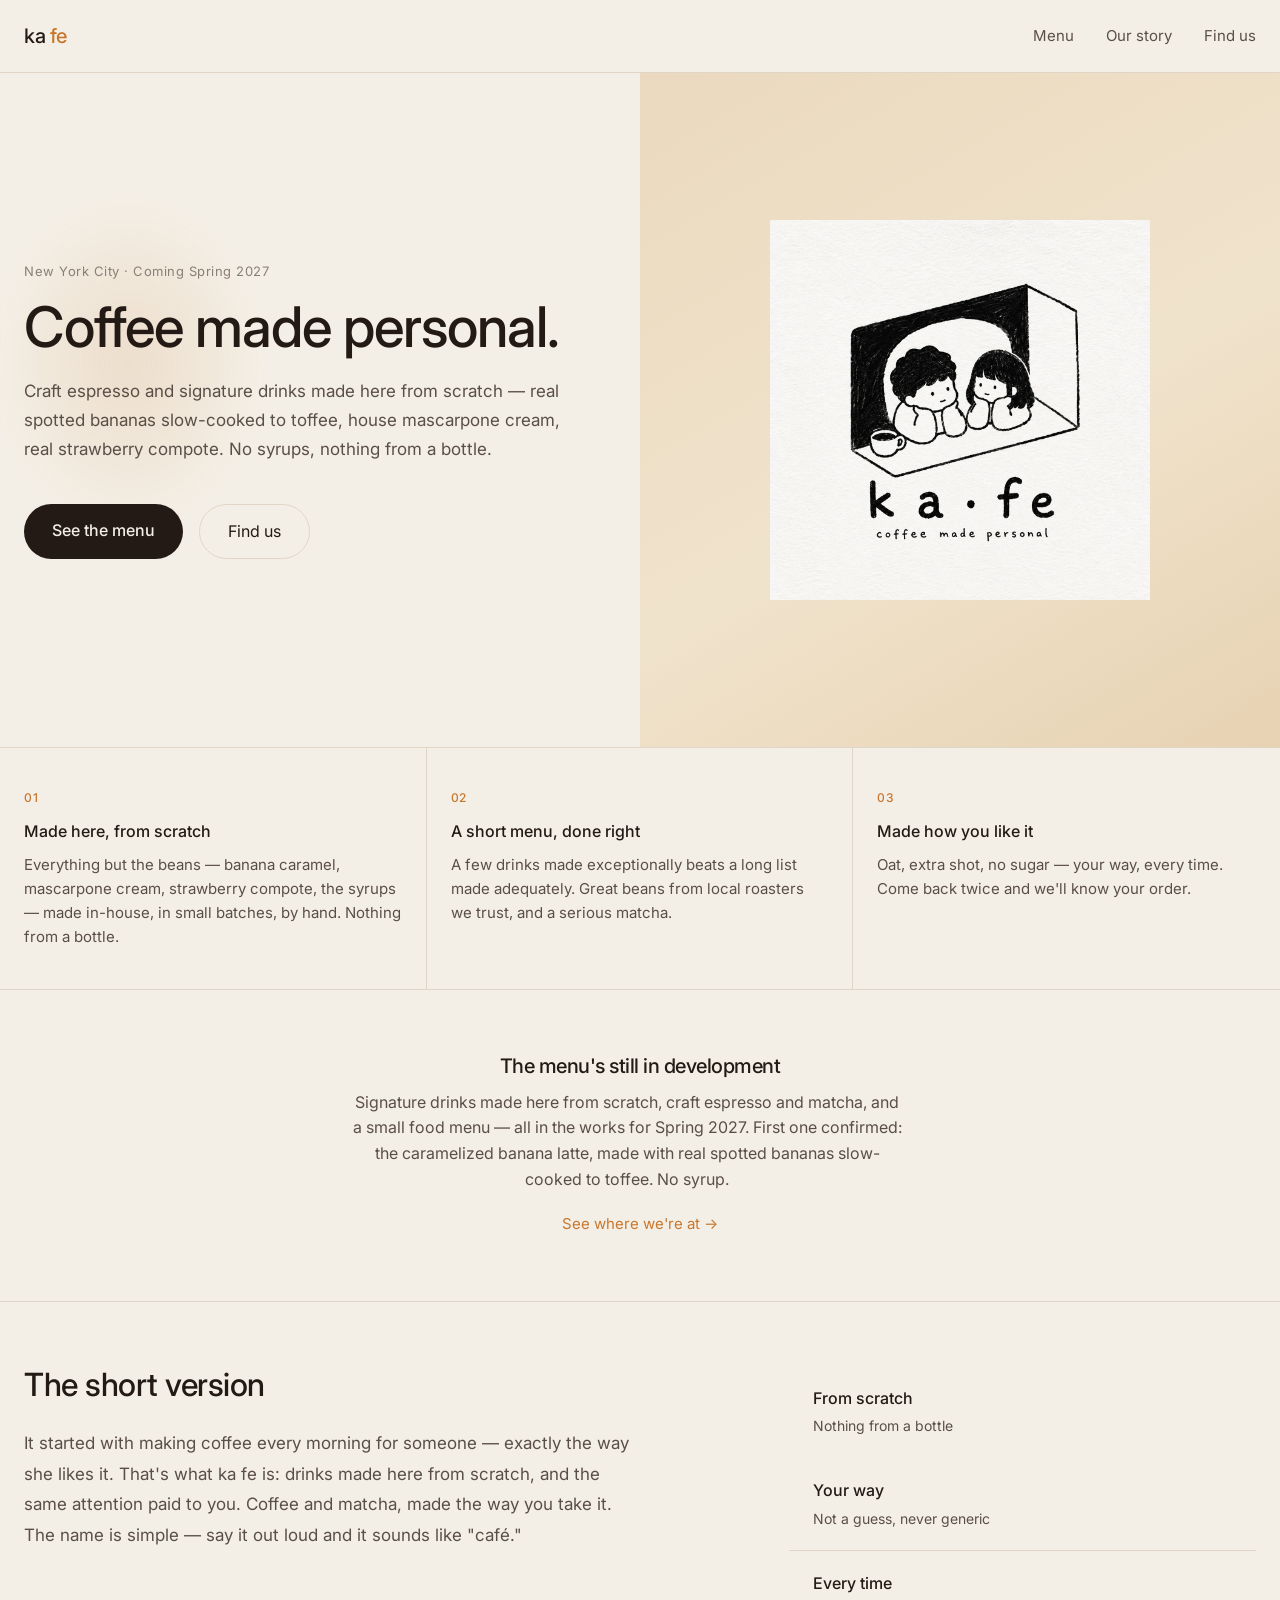
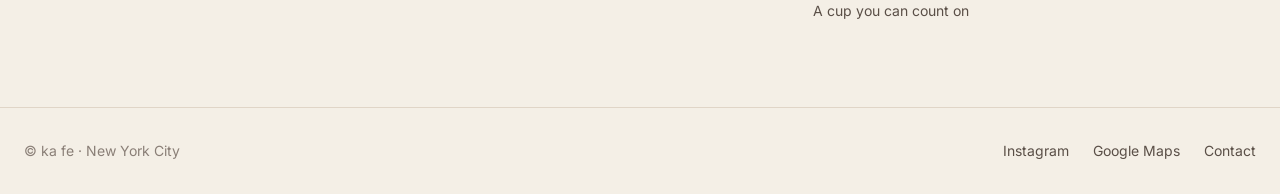
==== commit 2a4a047e: "Lead with brand hook: made here from scratch, nothing from a bottle; drop 'designed/invented' overcl" ====
--- a/index.html
+++ b/index.html
@@ -4,7 +4,7 @@
   <meta charset="UTF-8">
   <meta name="viewport" content="width=device-width, initial-scale=1.0">
   <title>ka fe — Coffee made personal</title>
-  <meta name="description" content="ka fe is a neighborhood café in New York City designing signature coffee and matcha drinks with obsessive attention to detail — to the cup, and to you. Opening Spring 2027.">
+  <meta name="description" content="ka fe is a neighborhood café in New York City. Craft espresso and signature coffee and matcha drinks made here from scratch — no syrups, nothing from a bottle. Opening Spring 2027.">
   <link rel="preconnect" href="https://fonts.googleapis.com">
   <link rel="preconnect" href="https://fonts.gstatic.com" crossorigin>
   <link href="https://fonts.googleapis.com/css2?family=Inter:wght@400;500&display=swap" rel="stylesheet">
@@ -31,7 +31,7 @@
     <div class="hero-content">
       <p class="eyebrow">New York City · Coming Spring 2027</p>
       <h1>Coffee made personal.</h1>
-      <p class="tagline">A neighborhood café designing signature coffee and matcha drinks with obsessive attention to detail — to the cup, and to you.</p>
+      <p class="tagline">Craft espresso and signature drinks made here from scratch — real spotted bananas slow-cooked to toffee, house mascarpone cream, real strawberry compote. No syrups, nothing from a bottle.</p>
       <div class="hero-ctas">
         <a href="menu.html" class="btn-primary">See the menu</a>
         <a href="findus.html" class="btn-secondary">Find us</a>
@@ -46,18 +46,18 @@
   <section class="promise-strip">
     <div class="promise-item">
       <p class="promise-number">01</p>
-      <p class="promise-title">Signature drinks, by design</p>
-      <p class="promise-text">Drinks we design ourselves — built with intention, dialed to spec, worth coming back for.</p>
+      <p class="promise-title">Made here, from scratch</p>
+      <p class="promise-text">Everything but the beans — banana caramel, mascarpone cream, strawberry compote, the syrups — made in-house, in small batches, by hand. Nothing from a bottle.</p>
     </div>
     <div class="promise-item">
       <p class="promise-number">02</p>
-      <p class="promise-title">Down to the last detail</p>
-      <p class="promise-text">Great beans from local roasters we trust, and a craft that shows in every cup.</p>
+      <p class="promise-title">A short menu, done right</p>
+      <p class="promise-text">A few drinks made exceptionally beats a long list made adequately. Great beans from local roasters we trust, and a serious matcha.</p>
     </div>
     <div class="promise-item">
       <p class="promise-number">03</p>
-      <p class="promise-title">The same care, for you</p>
-      <p class="promise-text">Attention to the drink, and to you. Come back twice and we'll know your order.</p>
+      <p class="promise-title">Made how you like it</p>
+      <p class="promise-text">Oat, extra shot, no sugar — your way, every time. Come back twice and we'll know your order.</p>
     </div>
   </section>
 
@@ -65,7 +65,7 @@
   <section class="menu-strip">
     <div class="menu-teaser">
       <h2>The menu's still in development</h2>
-      <p>Signature drinks we're designing, expertly crafted coffee and matcha, and a small food menu — all in the works for Spring 2027. First one confirmed: the caramelized banana latte.</p>
+      <p>Signature drinks made here from scratch, craft espresso and matcha, and a small food menu — all in the works for Spring 2027. First one confirmed: the caramelized banana latte, made with real spotted bananas slow-cooked to toffee. No syrup.</p>
       <a href="menu.html" class="menu-teaser-link">See where we're at →</a>
     </div>
   </section>
@@ -74,20 +74,20 @@
   <section class="story-strip">
     <div class="story-text">
       <h2>The short version</h2>
-      <p>It started with making coffee every morning for someone — exactly the way she likes it. That's what ka fe is: drinks designed with care, and the same attention paid to you. Coffee and matcha, made the way you take it. The name sounds like "café" — say it out loud.</p>
+      <p>It started with making coffee every morning for someone — exactly the way she likes it. That's what ka fe is: drinks made here from scratch, and the same attention paid to you. Coffee and matcha, made the way you take it. The name is simple — say it out loud and it sounds like "café."</p>
     </div>
     <div class="story-stats">
       <div class="story-stat">
-        <p class="story-stat-value">By design</p>
-        <p class="story-stat-label">Signature drinks, made to spec</p>
+        <p class="story-stat-value">From scratch</p>
+        <p class="story-stat-label">Nothing from a bottle</p>
       </div>
       <div class="story-stat">
         <p class="story-stat-value">Your way</p>
         <p class="story-stat-label">Not a guess, never generic</p>
       </div>
       <div class="story-stat">
-        <p class="story-stat-value">ka fe</p>
-        <p class="story-stat-label">Sounds like café</p>
+        <p class="story-stat-value">Every time</p>
+        <p class="story-stat-label">A cup you can count on</p>
       </div>
     </div>
   </section>
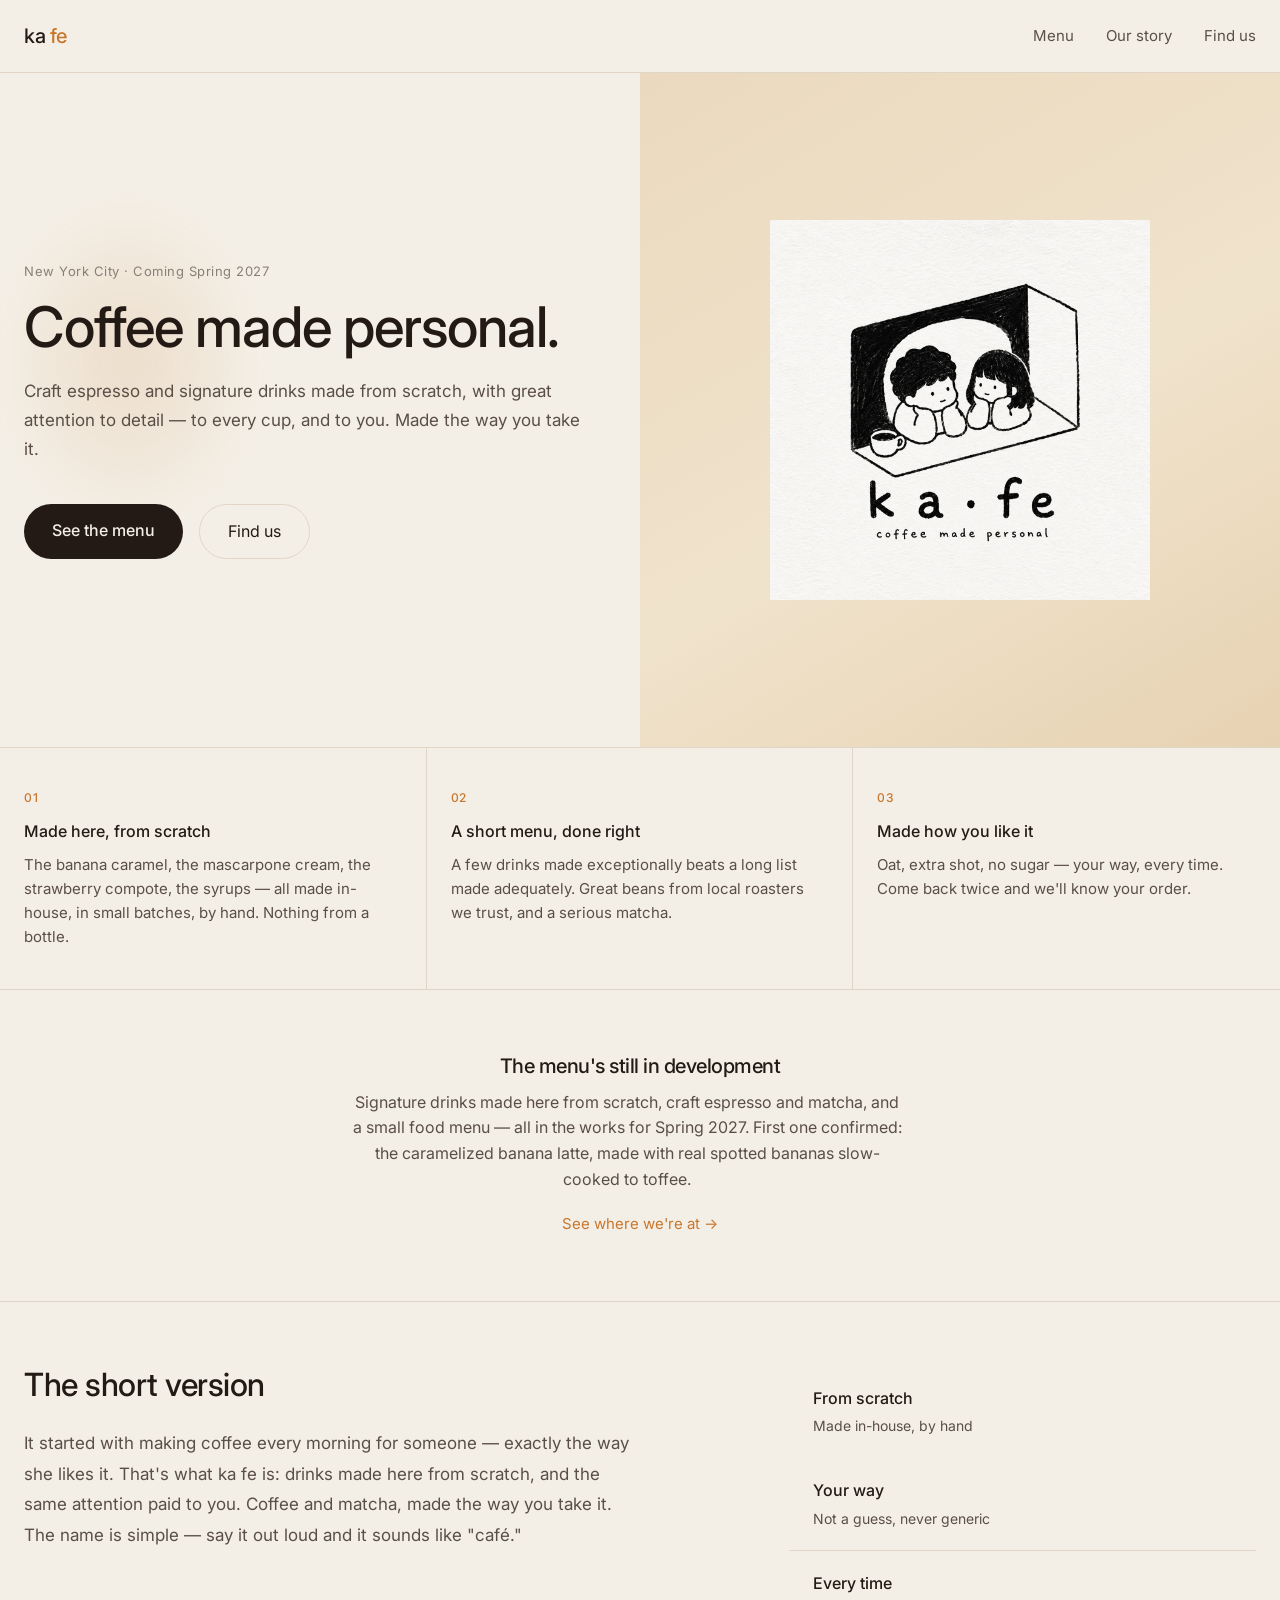
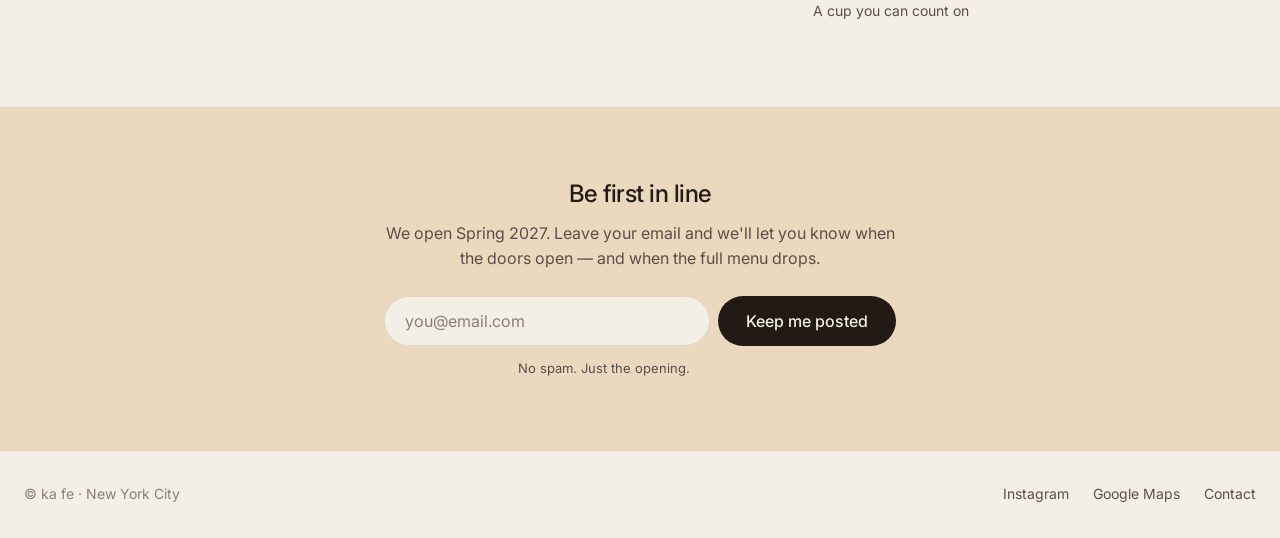
==== commit efaa486a: "Refine copy (mission-led hero, hook stated once) + add email capture Copy refinements: - Hero leads " ====
--- a/index.html
+++ b/index.html
@@ -4,7 +4,7 @@
   <meta charset="UTF-8">
   <meta name="viewport" content="width=device-width, initial-scale=1.0">
   <title>ka fe — Coffee made personal</title>
-  <meta name="description" content="ka fe is a neighborhood café in New York City. Craft espresso and signature coffee and matcha drinks made here from scratch — no syrups, nothing from a bottle. Opening Spring 2027.">
+  <meta name="description" content="ka fe is a neighborhood café in New York City. Craft espresso and signature coffee and matcha drinks made from scratch, with great attention to detail — to the cup, and to you. Opening Spring 2027.">
   <link rel="preconnect" href="https://fonts.googleapis.com">
   <link rel="preconnect" href="https://fonts.gstatic.com" crossorigin>
   <link href="https://fonts.googleapis.com/css2?family=Inter:wght@400;500&display=swap" rel="stylesheet">
@@ -31,7 +31,7 @@
     <div class="hero-content">
       <p class="eyebrow">New York City · Coming Spring 2027</p>
       <h1>Coffee made personal.</h1>
-      <p class="tagline">Craft espresso and signature drinks made here from scratch — real spotted bananas slow-cooked to toffee, house mascarpone cream, real strawberry compote. No syrups, nothing from a bottle.</p>
+      <p class="tagline">Craft espresso and signature drinks made from scratch, with great attention to detail — to every cup, and to you. Made the way you take it.</p>
       <div class="hero-ctas">
         <a href="menu.html" class="btn-primary">See the menu</a>
         <a href="findus.html" class="btn-secondary">Find us</a>
@@ -47,7 +47,7 @@
     <div class="promise-item">
       <p class="promise-number">01</p>
       <p class="promise-title">Made here, from scratch</p>
-      <p class="promise-text">Everything but the beans — banana caramel, mascarpone cream, strawberry compote, the syrups — made in-house, in small batches, by hand. Nothing from a bottle.</p>
+      <p class="promise-text">The banana caramel, the mascarpone cream, the strawberry compote, the syrups — all made in-house, in small batches, by hand. Nothing from a bottle.</p>
     </div>
     <div class="promise-item">
       <p class="promise-number">02</p>
@@ -65,7 +65,7 @@
   <section class="menu-strip">
     <div class="menu-teaser">
       <h2>The menu's still in development</h2>
-      <p>Signature drinks made here from scratch, craft espresso and matcha, and a small food menu — all in the works for Spring 2027. First one confirmed: the caramelized banana latte, made with real spotted bananas slow-cooked to toffee. No syrup.</p>
+      <p>Signature drinks made here from scratch, craft espresso and matcha, and a small food menu — all in the works for Spring 2027. First one confirmed: the caramelized banana latte, made with real spotted bananas slow-cooked to toffee.</p>
       <a href="menu.html" class="menu-teaser-link">See where we're at →</a>
     </div>
   </section>
@@ -79,7 +79,7 @@
     <div class="story-stats">
       <div class="story-stat">
         <p class="story-stat-value">From scratch</p>
-        <p class="story-stat-label">Nothing from a bottle</p>
+        <p class="story-stat-label">Made in-house, by hand</p>
       </div>
       <div class="story-stat">
         <p class="story-stat-value">Your way</p>
@@ -89,6 +89,19 @@
         <p class="story-stat-value">Every time</p>
         <p class="story-stat-label">A cup you can count on</p>
       </div>
+    </div>
+  </section>
+
+  <!-- Email capture -->
+  <section class="signup">
+    <div class="signup-inner">
+      <h2>Be first in line</h2>
+      <p>We open Spring 2027. Leave your email and we'll let you know when the doors open — and when the full menu drops.</p>
+      <form class="signup-form" action="https://formspree.io/f/YOUR_FORM_ID" method="POST">
+        <input type="email" name="email" placeholder="you@email.com" required aria-label="Email address">
+        <button type="submit" class="btn-primary">Keep me posted</button>
+      </form>
+      <p class="signup-fineprint">No spam. Just the opening.</p>
     </div>
   </section>
 
--- a/styles.css
+++ b/styles.css
@@ -1014,3 +1014,74 @@
   }
   .hero-visual img { animation: none !important; }
 }
+
+/* ── Email capture ─────────────────────────────── */
+.signup {
+  padding: 4.5rem 1.5rem;
+  background: var(--bg-secondary);
+  border-bottom: 0.5px solid var(--divider);
+}
+
+.signup-inner {
+  max-width: 32rem;
+  margin: 0 auto;
+  text-align: center;
+}
+
+.signup-inner h2 {
+  font-size: 1.5rem;
+  margin-bottom: 0.75rem;
+}
+
+.signup-inner p {
+  color: var(--text-muted);
+  line-height: 1.6;
+}
+
+.signup-form {
+  display: flex;
+  gap: 0.5rem;
+  margin: 1.5rem 0 0.75rem;
+}
+
+.signup-form input {
+  flex: 1;
+  min-width: 0;
+  padding: 0.875rem 1.25rem;
+  border: 1px solid var(--divider);
+  border-radius: 100px;
+  font-family: var(--font-family);
+  font-size: 1rem;
+  background: var(--bg-primary);
+  color: var(--text-primary);
+}
+
+.signup-form input::placeholder { color: var(--text-hint); }
+
+.signup-form input:focus {
+  outline: none;
+  border-color: var(--accent);
+}
+
+.signup-form .btn-primary {
+  border: none;
+  cursor: pointer;
+  font-family: var(--font-family);
+  font-size: 1rem;
+}
+
+.signup-fineprint {
+  font-size: 0.8125rem;
+  color: var(--text-hint);
+}
+
+.signup-success {
+  margin-top: 1.25rem;
+  color: var(--accent);
+  font-weight: var(--font-weight-heading);
+}
+
+@media (max-width: 480px) {
+  .signup-form { flex-direction: column; }
+  .signup-form .btn-primary { width: 100%; }
+}
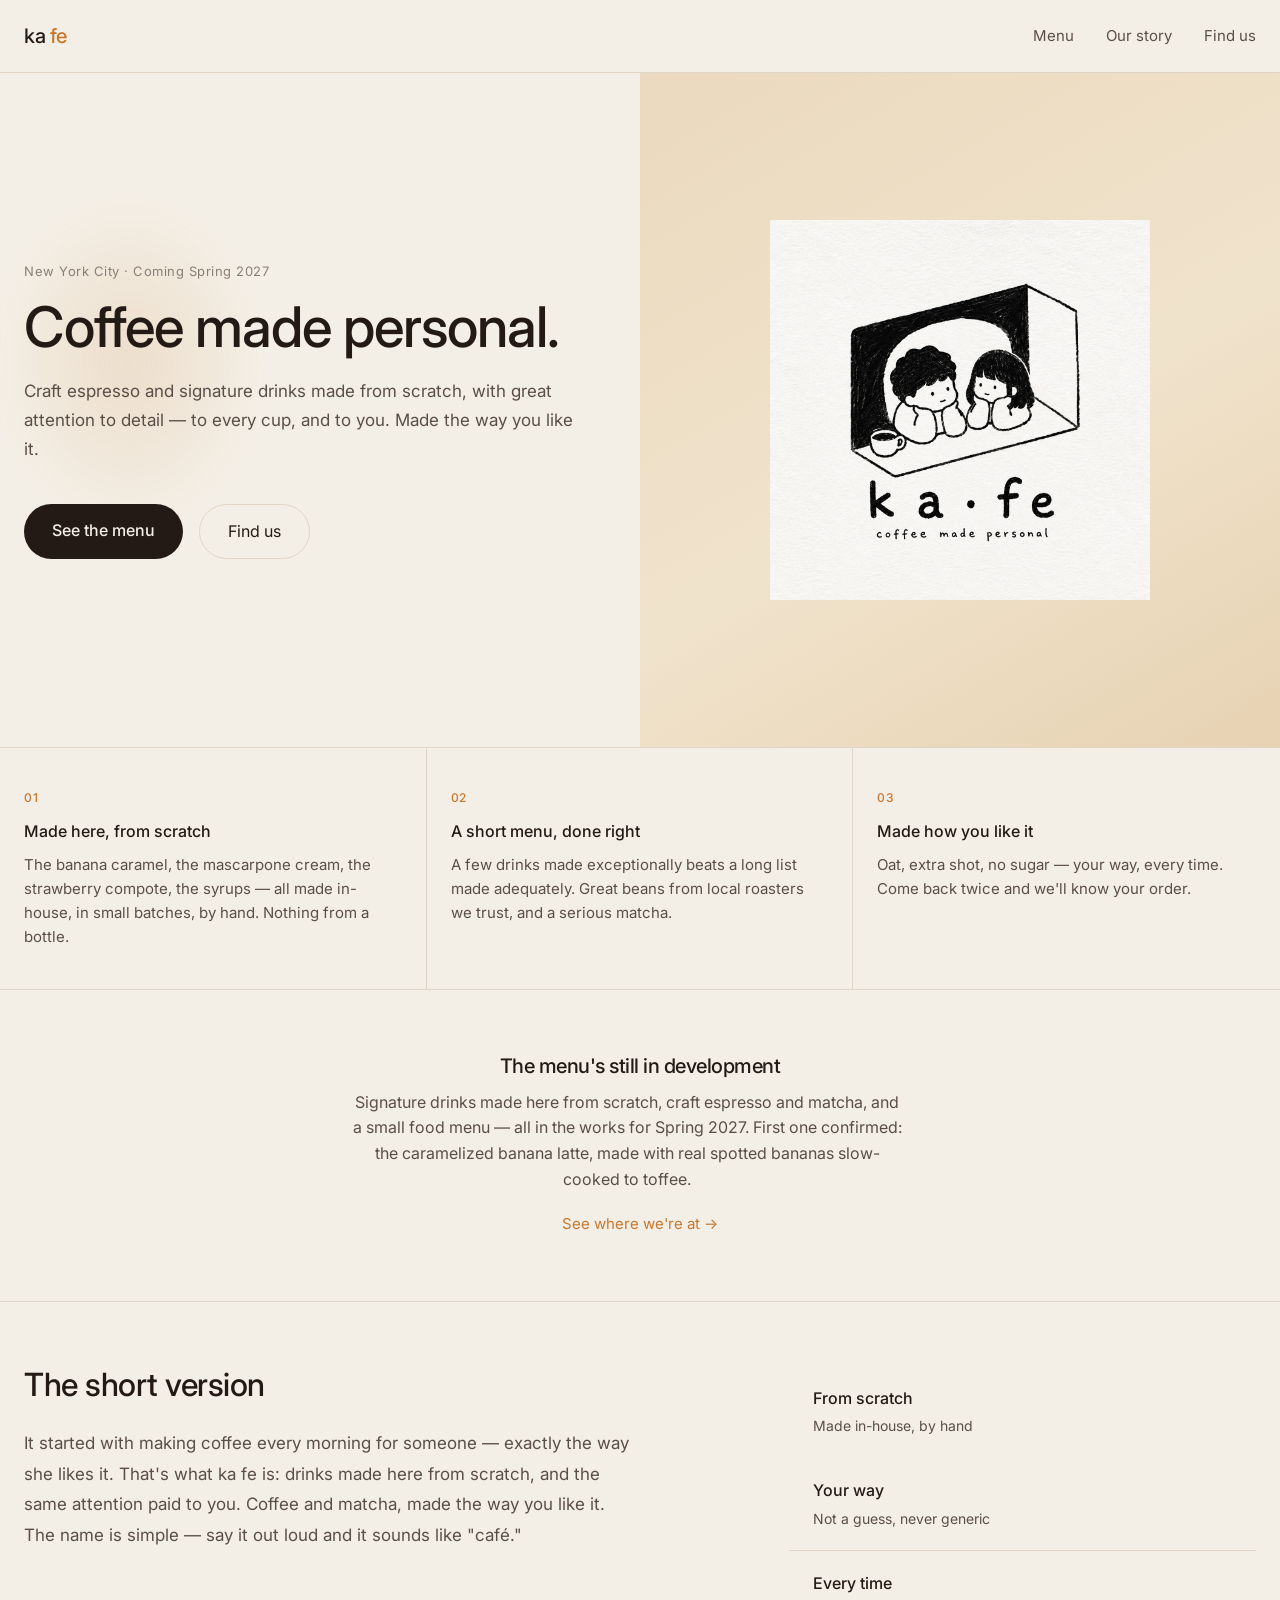
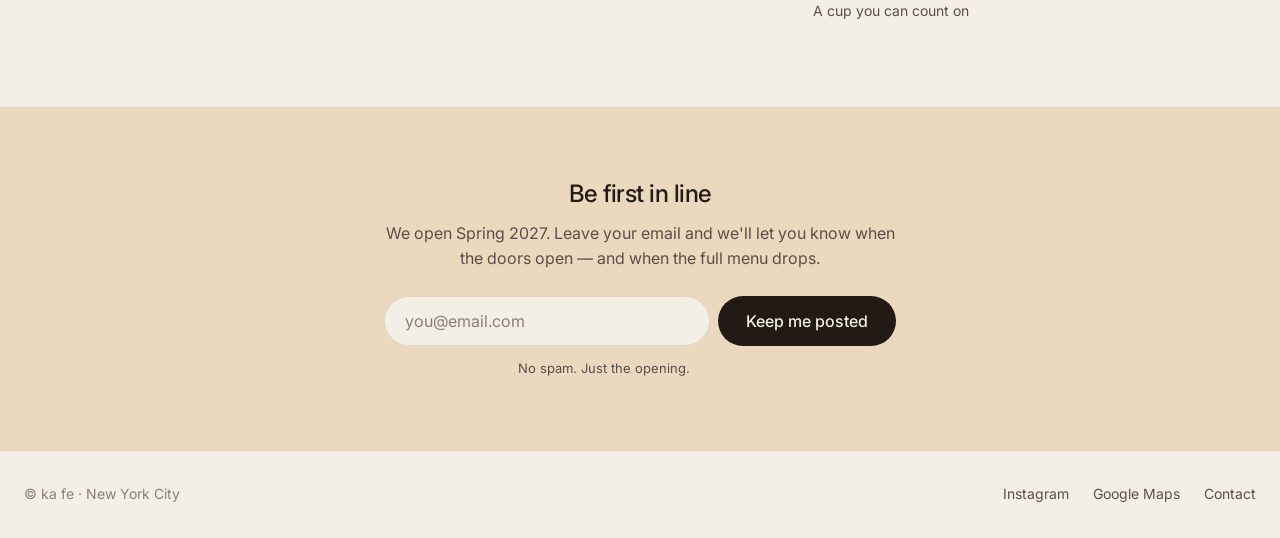
==== commit d2c95c97: "take_update" ====
--- a/index.html
+++ b/index.html
@@ -31,7 +31,7 @@
     <div class="hero-content">
       <p class="eyebrow">New York City · Coming Spring 2027</p>
       <h1>Coffee made personal.</h1>
-      <p class="tagline">Craft espresso and signature drinks made from scratch, with great attention to detail — to every cup, and to you. Made the way you take it.</p>
+      <p class="tagline">Craft espresso and signature drinks made from scratch, with great attention to detail — to every cup, and to you. Made the way you like it.</p>
       <div class="hero-ctas">
         <a href="menu.html" class="btn-primary">See the menu</a>
         <a href="findus.html" class="btn-secondary">Find us</a>
@@ -74,7 +74,7 @@
   <section class="story-strip">
     <div class="story-text">
       <h2>The short version</h2>
-      <p>It started with making coffee every morning for someone — exactly the way she likes it. That's what ka fe is: drinks made here from scratch, and the same attention paid to you. Coffee and matcha, made the way you take it. The name is simple — say it out loud and it sounds like "café."</p>
+      <p>It started with making coffee every morning for someone — exactly the way she likes it. That's what ka fe is: drinks made here from scratch, and the same attention paid to you. Coffee and matcha, made the way you like it. The name is simple — say it out loud and it sounds like "café."</p>
     </div>
     <div class="story-stats">
       <div class="story-stat">
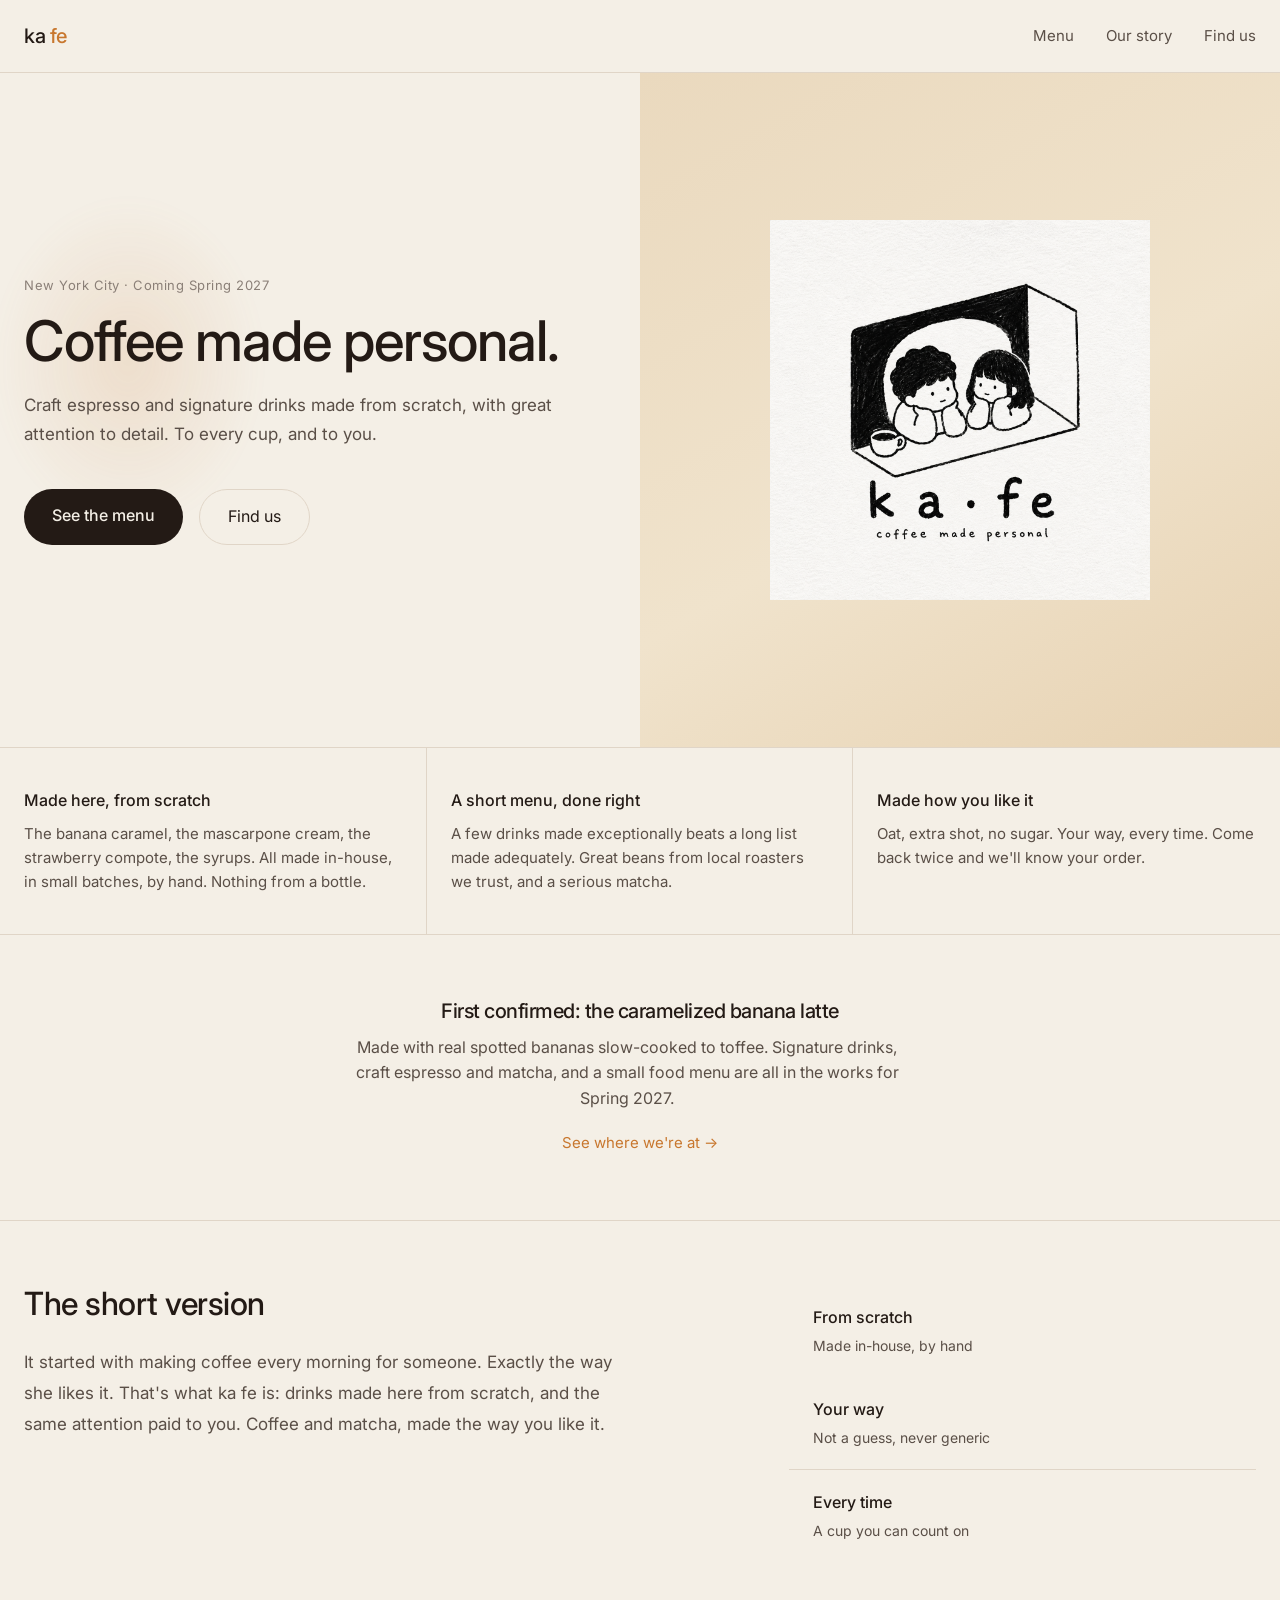
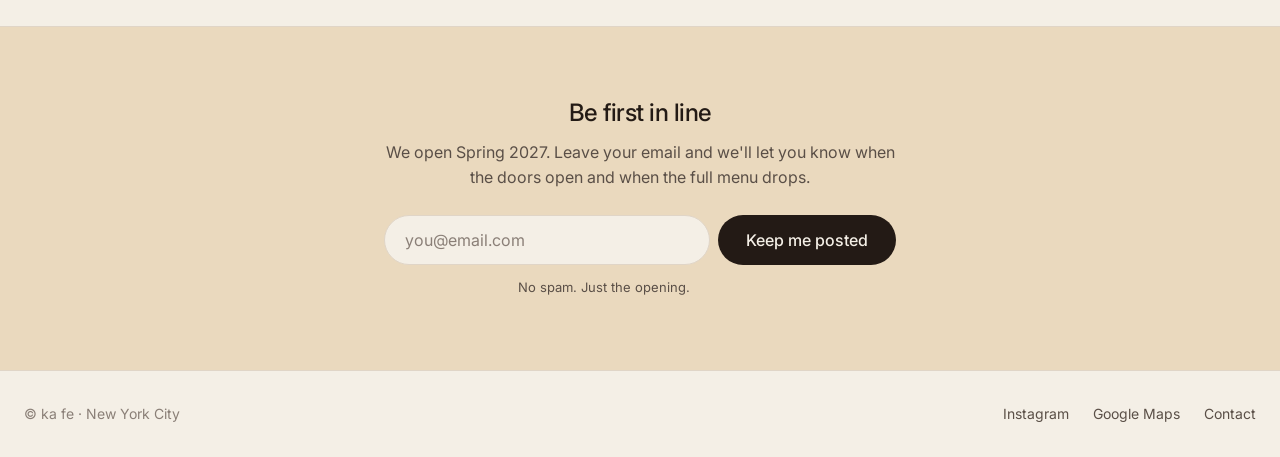
==== commit 3fa046d3: "new changes" ====
--- a/index.html
+++ b/index.html
@@ -4,13 +4,29 @@
   <meta charset="UTF-8">
   <meta name="viewport" content="width=device-width, initial-scale=1.0">
   <title>ka fe — Coffee made personal</title>
-  <meta name="description" content="ka fe is a neighborhood café in New York City. Craft espresso and signature coffee and matcha drinks made from scratch, with great attention to detail — to the cup, and to you. Opening Spring 2027.">
+  <meta name="theme-color" content="#F4EFE6">
+  <meta name="description" content="ka fe is a neighborhood café in New York City. Craft espresso and signature drinks made from scratch, with great attention to detail. To the cup, and to you. Opening Spring 2027.">
+
+  <!-- Open Graph -->
+  <meta property="og:title" content="ka fe — Coffee made personal">
+  <meta property="og:description" content="A neighborhood café in New York City. Craft espresso and signature drinks made from scratch. Opening Spring 2027.">
+  <meta property="og:type" content="website">
+  <meta property="og:image" content="logo.png">
+
+  <!-- Favicon -->
+  <link rel="icon" href="favicon.ico" sizes="32x32">
+  <link rel="icon" href="favicon.svg" type="image/svg+xml">
+  <link rel="apple-touch-icon" href="apple-touch-icon.png">
+
   <link rel="preconnect" href="https://fonts.googleapis.com">
   <link rel="preconnect" href="https://fonts.gstatic.com" crossorigin>
   <link href="https://fonts.googleapis.com/css2?family=Inter:wght@400;500&display=swap" rel="stylesheet">
   <link rel="stylesheet" href="styles.css">
 </head>
 <body>
+  <!-- Skip to main content for keyboard users -->
+  <a href="#main-content" class="skip-link">Skip to main content</a>
+
   <!-- Navigation -->
   <nav class="nav">
     <a href="index.html" class="nav-logo">ka <span class="red">fe</span></a>
@@ -27,11 +43,12 @@
   </nav>
 
   <!-- Hero -->
+  <main id="main-content">
   <section class="hero">
     <div class="hero-content">
       <p class="eyebrow">New York City · Coming Spring 2027</p>
       <h1>Coffee made personal.</h1>
-      <p class="tagline">Craft espresso and signature drinks made from scratch, with great attention to detail — to every cup, and to you. Made the way you like it.</p>
+      <p class="tagline">Craft espresso and signature drinks made from scratch, with great attention to detail. To every cup, and to you.</p>
       <div class="hero-ctas">
         <a href="menu.html" class="btn-primary">See the menu</a>
         <a href="findus.html" class="btn-secondary">Find us</a>
@@ -45,27 +62,24 @@
   <!-- Promise Strip -->
   <section class="promise-strip">
     <div class="promise-item">
-      <p class="promise-number">01</p>
       <p class="promise-title">Made here, from scratch</p>
-      <p class="promise-text">The banana caramel, the mascarpone cream, the strawberry compote, the syrups — all made in-house, in small batches, by hand. Nothing from a bottle.</p>
+      <p class="promise-text">The banana caramel, the mascarpone cream, the strawberry compote, the syrups. All made in-house, in small batches, by hand. Nothing from a bottle.</p>
     </div>
     <div class="promise-item">
-      <p class="promise-number">02</p>
       <p class="promise-title">A short menu, done right</p>
       <p class="promise-text">A few drinks made exceptionally beats a long list made adequately. Great beans from local roasters we trust, and a serious matcha.</p>
     </div>
     <div class="promise-item">
-      <p class="promise-number">03</p>
       <p class="promise-title">Made how you like it</p>
-      <p class="promise-text">Oat, extra shot, no sugar — your way, every time. Come back twice and we'll know your order.</p>
+      <p class="promise-text">Oat, extra shot, no sugar. Your way, every time. Come back twice and we'll know your order.</p>
     </div>
   </section>
 
   <!-- Menu Teaser Strip -->
   <section class="menu-strip">
     <div class="menu-teaser">
-      <h2>The menu's still in development</h2>
-      <p>Signature drinks made here from scratch, craft espresso and matcha, and a small food menu — all in the works for Spring 2027. First one confirmed: the caramelized banana latte, made with real spotted bananas slow-cooked to toffee.</p>
+      <h2>First confirmed: the caramelized banana latte</h2>
+      <p>Made with real spotted bananas slow-cooked to toffee. Signature drinks, craft espresso and matcha, and a small food menu are all in the works for Spring 2027.</p>
       <a href="menu.html" class="menu-teaser-link">See where we're at →</a>
     </div>
   </section>
@@ -74,7 +88,7 @@
   <section class="story-strip">
     <div class="story-text">
       <h2>The short version</h2>
-      <p>It started with making coffee every morning for someone — exactly the way she likes it. That's what ka fe is: drinks made here from scratch, and the same attention paid to you. Coffee and matcha, made the way you like it. The name is simple — say it out loud and it sounds like "café."</p>
+      <p>It started with making coffee every morning for someone. Exactly the way she likes it. That's what ka fe is: drinks made here from scratch, and the same attention paid to you. Coffee and matcha, made the way you like it.</p>
     </div>
     <div class="story-stats">
       <div class="story-stat">
@@ -96,14 +110,18 @@
   <section class="signup">
     <div class="signup-inner">
       <h2>Be first in line</h2>
-      <p>We open Spring 2027. Leave your email and we'll let you know when the doors open — and when the full menu drops.</p>
-      <form class="signup-form" action="https://formspree.io/f/YOUR_FORM_ID" method="POST">
-        <input type="email" name="email" placeholder="you@email.com" required aria-label="Email address">
-        <button type="submit" class="btn-primary">Keep me posted</button>
+      <p>We open Spring 2027. Leave your email and we'll let you know when the doors open and when the full menu drops.</p>
+      <form class="signup-form" action="https://formspree.io/f/YOUR_FORM_ID" method="POST" id="signup-form">
+        <input type="email" name="email" placeholder="you@email.com" required aria-label="Email address" autocomplete="email">
+        <button type="submit" class="btn-primary" id="signup-btn">Keep me posted</button>
       </form>
       <p class="signup-fineprint">No spam. Just the opening.</p>
+      <!-- Form states (hidden by default, shown via JS) -->
+      <p class="signup-success" id="signup-success" hidden>Thanks! We'll let you know when we open.</p>
+      <p class="signup-error" id="signup-error" hidden>Something went wrong. Please try again.</p>
     </div>
   </section>
+  </main>
 
   <!-- Footer -->
   <footer class="footer">
--- a/styles.css
+++ b/styles.css
@@ -275,12 +275,6 @@
 
 .promise-item:last-child {
   border-right: none;
-}
-
-.promise-number {
-  font-size: 0.75rem;
-  color: var(--text-hint);
-  margin-bottom: 0.75rem;
 }
 
 .promise-title {
@@ -797,7 +791,6 @@
    ============================================================ */
 
 /* --- Color pops: warm the numbered device & accents --- */
-.promise-number,
 .signature-card-number,
 .menu-list-number {
   color: var(--accent);
@@ -1081,6 +1074,48 @@
   font-weight: var(--font-weight-heading);
 }
 
+.signup-error {
+  margin-top: 1.25rem;
+  color: #B54A32;
+  font-weight: var(--font-weight-heading);
+}
+
+/* Hide form when success is shown */
+.signup-form.is-hidden {
+  display: none;
+}
+
+.signup-fineprint.is-hidden {
+  display: none;
+}
+
+/* Loading state for submit button */
+.btn-primary.is-loading {
+  opacity: 0.7;
+  cursor: not-allowed;
+}
+
+/* Skip link for keyboard navigation */
+.skip-link {
+  position: absolute;
+  top: -100px;
+  left: 1rem;
+  padding: 0.75rem 1.25rem;
+  background: var(--text-primary);
+  color: var(--bg-primary);
+  border-radius: 100px;
+  font-size: 0.875rem;
+  font-weight: var(--font-weight-heading);
+  z-index: 200;
+  transition: top 0.2s ease;
+}
+
+.skip-link:focus {
+  top: 1rem;
+  outline: 2px solid var(--accent);
+  outline-offset: 2px;
+}
+
 @media (max-width: 480px) {
   .signup-form { flex-direction: column; }
   .signup-form .btn-primary { width: 100%; }
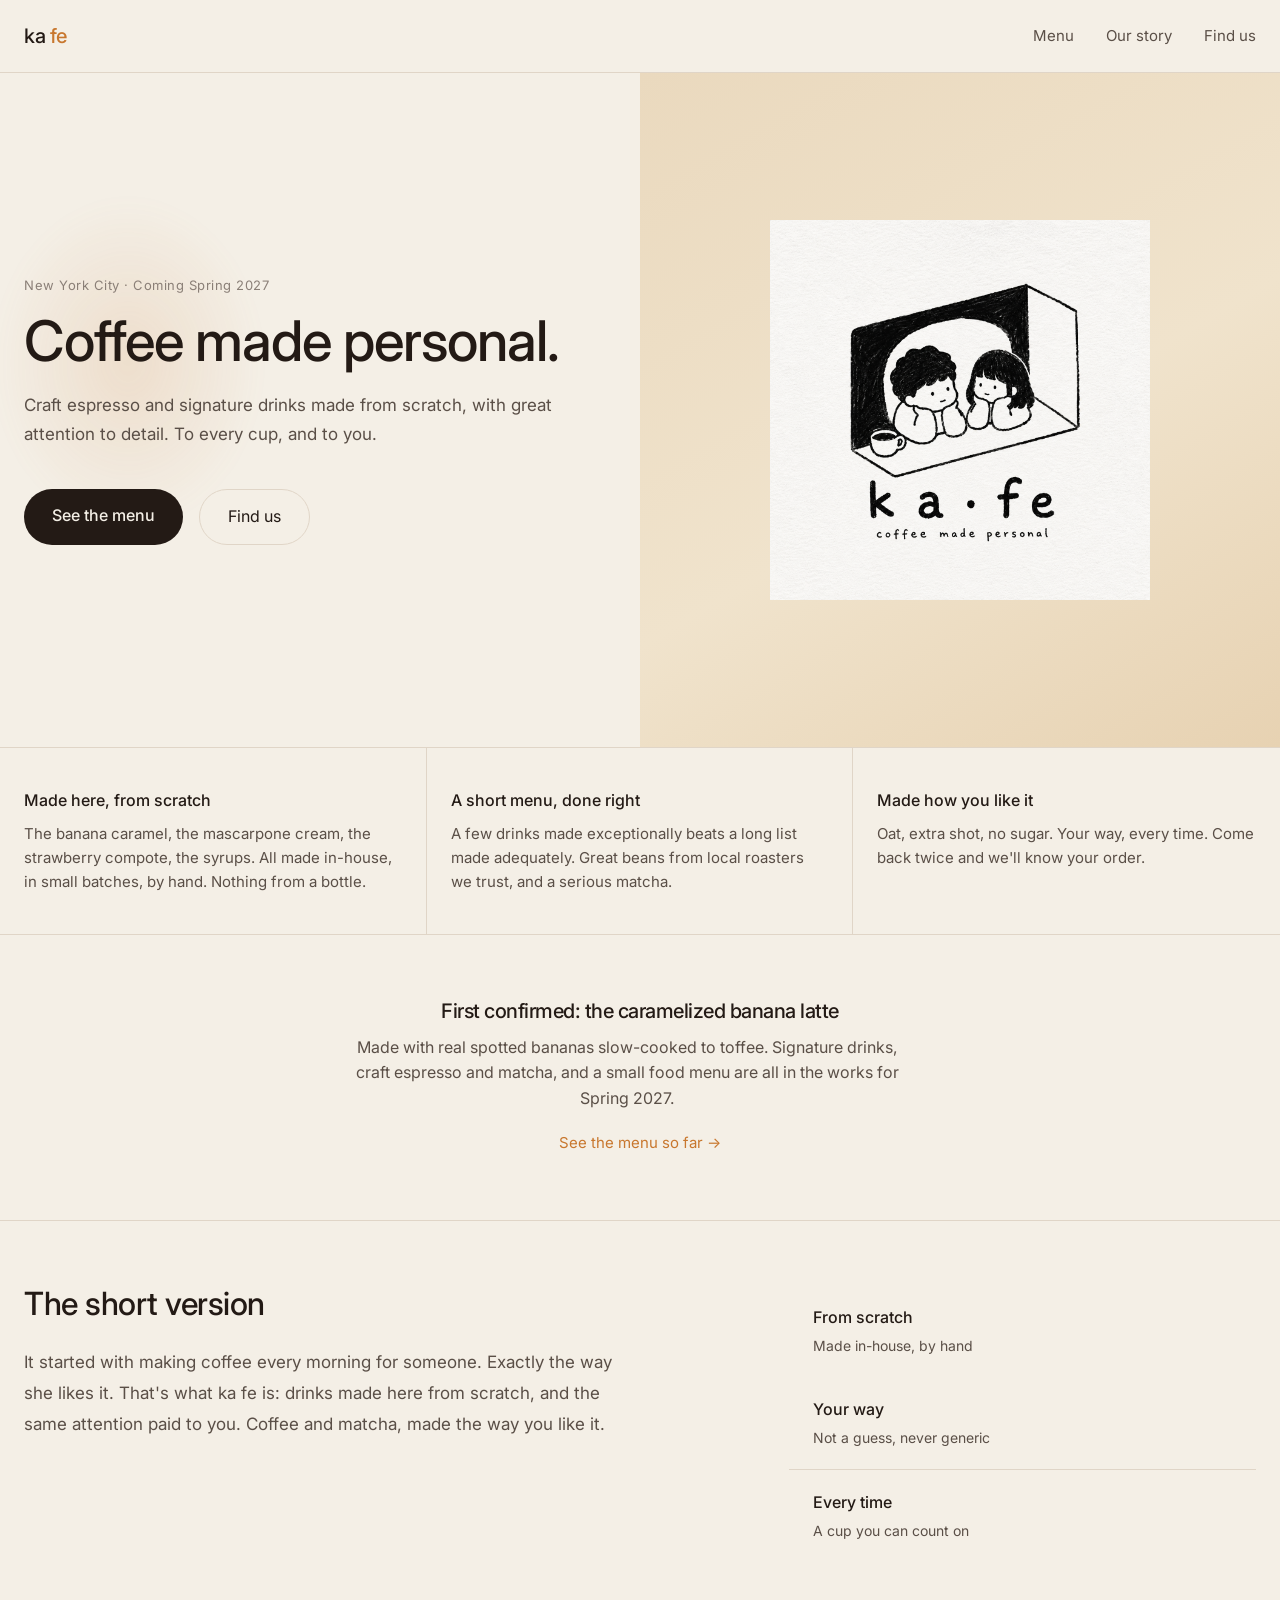
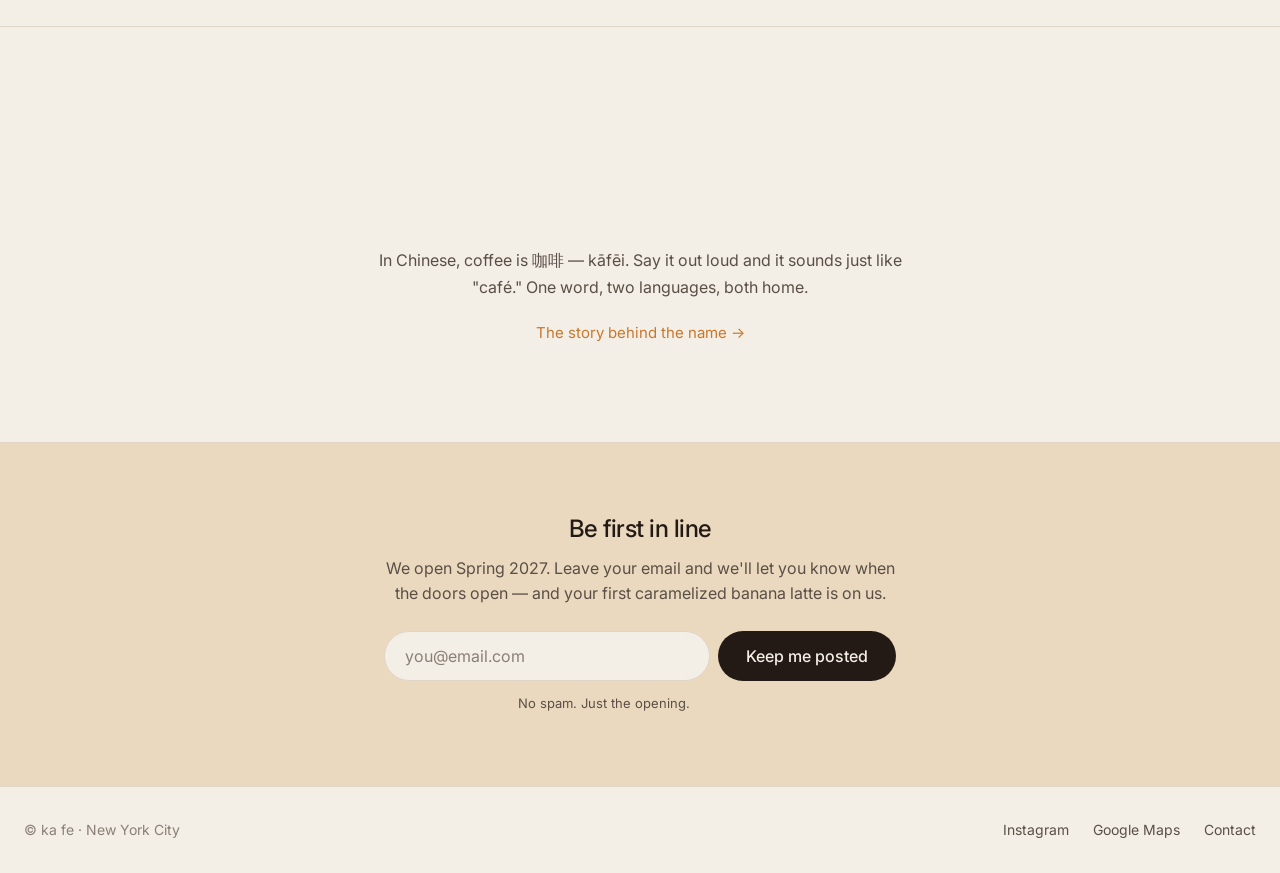
==== commit 0ea9abae: "design" ====
--- a/index.html
+++ b/index.html
@@ -21,6 +21,8 @@
   <link rel="preconnect" href="https://fonts.googleapis.com">
   <link rel="preconnect" href="https://fonts.gstatic.com" crossorigin>
   <link href="https://fonts.googleapis.com/css2?family=Inter:wght@400;500&display=swap" rel="stylesheet">
+  <!-- Two-character subset (咖啡) — Inter has no CJK glyphs -->
+  <link href="https://fonts.googleapis.com/css2?family=Noto+Sans+SC:wght@500&text=%E5%92%96%E5%95%A1&display=swap" rel="stylesheet">
   <link rel="stylesheet" href="styles.css">
 </head>
 <body>
@@ -80,7 +82,7 @@
     <div class="menu-teaser">
       <h2>First confirmed: the caramelized banana latte</h2>
       <p>Made with real spotted bananas slow-cooked to toffee. Signature drinks, craft espresso and matcha, and a small food menu are all in the works for Spring 2027.</p>
-      <a href="menu.html" class="menu-teaser-link">See where we're at →</a>
+      <a href="menu.html" class="menu-teaser-link">See the menu so far →</a>
     </div>
   </section>
 
@@ -106,11 +108,22 @@
     </div>
   </section>
 
+  <!-- Name origin -->
+  <section class="name-strip">
+    <p class="name-cycle" role="img" aria-label="ka fe — 咖啡 — café">
+      <span class="name-form" aria-hidden="true">ka <span class="red">fe</span></span>
+      <span class="name-form name-cjk" lang="zh-Hans" aria-hidden="true">咖啡</span>
+      <span class="name-form" aria-hidden="true">café</span>
+    </p>
+    <p class="name-caption">In Chinese, coffee is <span lang="zh-Hans">咖啡</span> — kāfēi. Say it out loud and it sounds just like "café." One word, two languages, both home.</p>
+    <a href="story.html" class="name-link">The story behind the name →</a>
+  </section>
+
   <!-- Email capture -->
   <section class="signup">
     <div class="signup-inner">
       <h2>Be first in line</h2>
-      <p>We open Spring 2027. Leave your email and we'll let you know when the doors open and when the full menu drops.</p>
+      <p>We open Spring 2027. Leave your email and we'll let you know when the doors open — and your first caramelized banana latte is on us.</p>
       <form class="signup-form" action="https://formspree.io/f/YOUR_FORM_ID" method="POST" id="signup-form">
         <input type="email" name="email" placeholder="you@email.com" required aria-label="Email address" autocomplete="email">
         <button type="submit" class="btn-primary" id="signup-btn">Keep me posted</button>
--- a/styles.css
+++ b/styles.css
@@ -16,7 +16,11 @@
   --text-hint: #8A7F77;
   --divider: #E0D5C7;
   --accent: #C8772E;          /* Roast */
+  --accent-dark: #A85E1E;     /* Roast, darkened */
   --accent-quiet: #9DB0A1;    /* Celadon */
+
+  /* CJK — Inter has no Chinese glyphs; subset of Noto Sans SC for 咖啡 */
+  --font-family-cjk: 'Noto Sans SC', 'PingFang SC', 'Hiragino Sans GB', 'Microsoft YaHei', sans-serif;
 
   /* Flavor palette */
   --ube: #8A6FB0;
@@ -1008,6 +1012,114 @@
   .hero-visual img { animation: none !important; }
 }
 
+/* ── Name origin — ka fe / 咖啡 / café ─────────── */
+.name-strip {
+  padding: 5.5rem 1.5rem 6rem;
+  border-bottom: 0.5px solid var(--divider);
+  text-align: center;
+}
+
+/* Three stacked forms of the name, crossfading on a slow loop */
+.name-cycle {
+  position: relative;
+  height: 1.3em;
+  font-size: clamp(2.75rem, 7vw, 5rem);
+  font-weight: var(--font-weight-heading);
+  letter-spacing: -0.02em;
+  line-height: 1.3;
+  max-width: none;
+}
+
+.name-form {
+  position: absolute;
+  inset: 0;
+  display: flex;
+  align-items: center;
+  justify-content: center;
+  opacity: 0;
+  animation: kf-name-cycle 12s var(--ease) infinite;
+}
+.name-form:nth-child(2) { animation-delay: 4s; }
+.name-form:nth-child(3) { animation-delay: 8s; }
+
+/* Linger on whichever form is up when the reader hovers */
+.name-cycle:hover .name-form { animation-play-state: paused; }
+
+.name-form .red { color: var(--accent); }
+
+.name-cjk {
+  font-family: var(--font-family-cjk);
+  letter-spacing: 0.06em;
+}
+
+@keyframes kf-name-cycle {
+  0%     { opacity: 0; transform: translateY(0.3em);  filter: blur(8px); }
+  5%     { opacity: 1; transform: translateY(0);      filter: blur(0); }
+  28%    { opacity: 1; transform: translateY(0);      filter: blur(0); }
+  33.33% { opacity: 0; transform: translateY(-0.3em); filter: blur(8px); }
+  100%   { opacity: 0; transform: translateY(-0.3em); filter: blur(8px); }
+}
+
+.name-caption {
+  margin: 1.75rem auto 0;
+  color: var(--text-muted);
+  max-width: 34rem;
+  line-height: 1.7;
+}
+
+.name-link {
+  display: inline-block;
+  margin-top: 1.25rem;
+  color: var(--accent);
+  font-size: 0.9375rem;
+}
+
+/* Inline 咖啡 in prose (story page) */
+.cjk {
+  font-family: var(--font-family-cjk);
+}
+
+/* Accent links (menu teaser + name link): color deepens, underline draws in */
+.menu-teaser-link,
+.name-link {
+  position: relative;
+  transition: color 0.25s var(--ease);
+}
+.menu-teaser-link:hover,
+.name-link:hover {
+  color: var(--accent-dark);
+}
+.menu-teaser-link::after,
+.name-link::after {
+  content: "";
+  position: absolute;
+  left: 0;
+  bottom: -3px;
+  width: 100%;
+  height: 1.5px;
+  background: var(--accent-dark);
+  transform: scaleX(0);
+  transform-origin: left;
+  transition: transform 0.3s var(--ease);
+}
+.menu-teaser-link:hover::after,
+.name-link:hover::after {
+  transform: scaleX(1);
+}
+
+/* Reduced motion: no cycle — settle on "ka fe", let the caption carry the meaning */
+@media (prefers-reduced-motion: reduce) {
+  .name-form {
+    animation: none !important;
+    opacity: 0 !important;
+  }
+  .name-form:first-child {
+    opacity: 1 !important;
+    transform: none !important;
+    filter: none !important;
+  }
+}
+
 /* ── Email capture ─────────────────────────────── */
 .signup {
   padding: 4.5rem 1.5rem;
